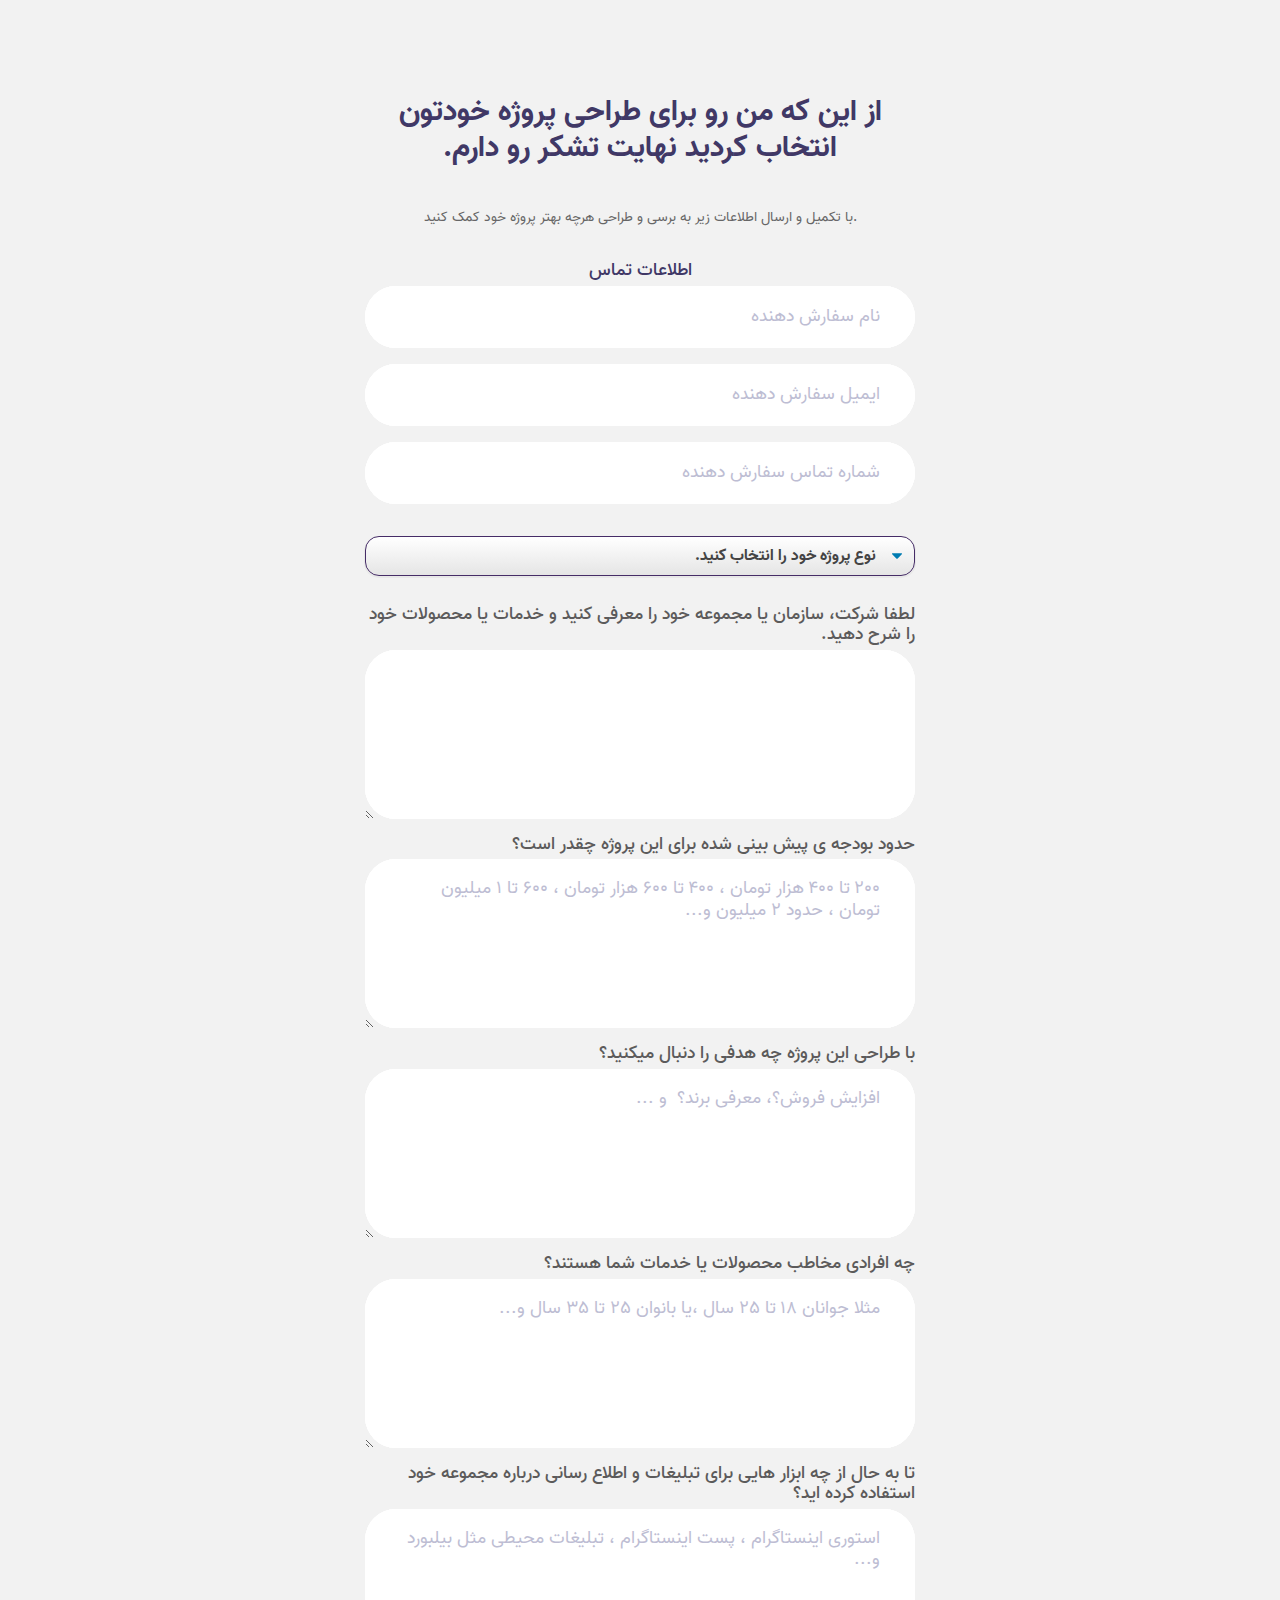
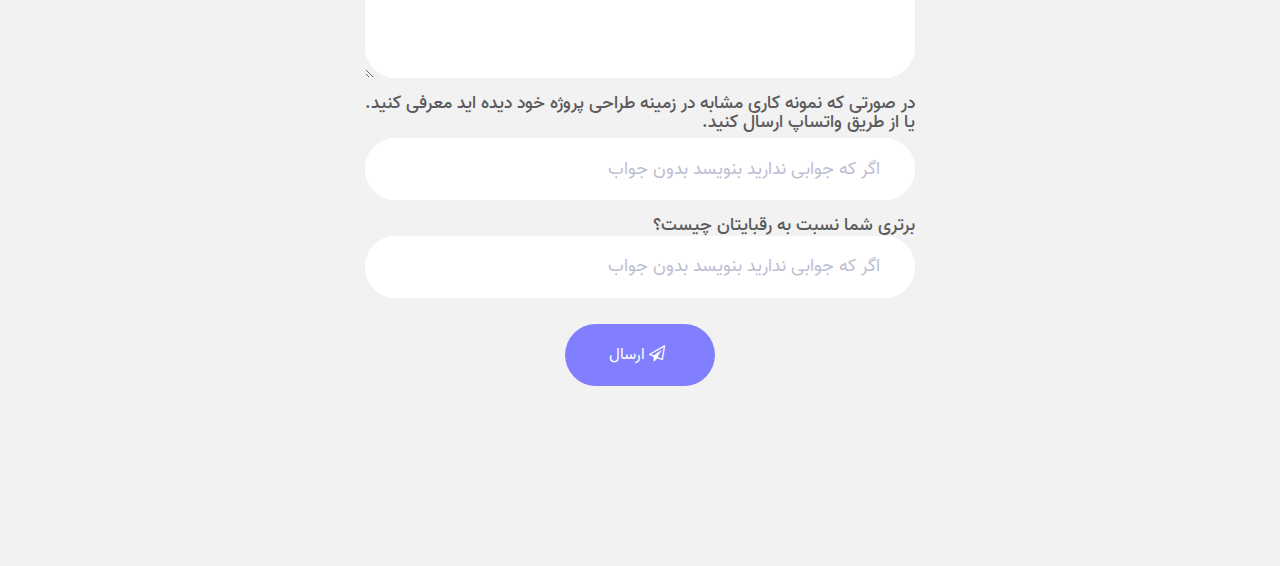
==== brif/index.html @ c5e68b76 "Add brif form" ====
<!DOCTYPE html>
<html lang="en">
<head>
    <title>فرم ثبت سفارش طراحی</title>
    <meta charset="UTF-8">
    <meta name="viewport" content="width=device-width, initial-scale=1">
    <!--===============================================================================================-->
    <link rel="icon" type="image/png" href="images/icons/favicon.ico"/>
    <!--===============================================================================================-->
    <link rel="stylesheet" type="text/css" href="vendor/bootstrap/css/bootstrap.min.css">
    <!--===============================================================================================-->
    <link rel="stylesheet" type="text/css" href="fonts/font-awesome-4.7.0/css/font-awesome.min.css">
    <!--===============================================================================================-->
    <link rel="stylesheet" type="text/css" href="vendor/animate/animate.css">
    <!--===============================================================================================-->
    <link rel="stylesheet" type="text/css" href="vendor/css-hamburgers/hamburgers.min.css">
    <!--===============================================================================================-->
    <link rel="stylesheet" type="text/css" href="vendor/animsition/css/animsition.min.css">
    <!--===============================================================================================-->
    <link rel="stylesheet" type="text/css" href="vendor/select2/select2.min.css">
    <!--===============================================================================================-->
    <link rel="stylesheet" type="text/css" href="vendor/daterangepicker/daterangepicker.css">
    <!--===============================================================================================-->
    <link rel="stylesheet" type="text/css" href="css/util.css">
    <link rel="stylesheet" type="text/css" href="css/main.css">
    <!--===============================================================================================-->
</head>
<body>


<div class="container-contact100">

    <div class="wrap-contact100">
        <form class="contact100-form validate-form" action="https://formspree.io/f/mvolrwpl" method="POST">
                <span style="font-family: Vazir !important;" class="contact100-form-title">
<!--				<img src="../open/OpenVPN_logo.png">-->
				</span>
            <span style="font-family: Vazir !important;   font-weight: bold;;" class="contact100-form-title">
					از این که من رو برای طراحی پروژه خودتون انتخاب کردید نهایت تشکر رو دارم.				</span>
            <p class="container-contact100-form-btn"> .با تکمیل و ارسال اطلاعات زیر به برسی و طراحی هرچه بهتر پروژه خود
                کمک کنید</p>
            <h4 style="direction: rtl;padding-bottom: 5px;font-size: 18px; color: #403866;text-align: center;">
                اطلاعات تماس
            </h4>
            <div required="" class="wrap-input100 validate-input" data-validate="این فیلد اجباریست.">

                <input class="input100" type="text" name="name" placeholder="نام سفارش دهنده">
                <span class="focus-input100"></span>
            </div>

            <div required="" class="wrap-input100 validate-input" data-validate="لطفا ایمیل خود را وارد کنید.">
                <input class="input100" type="text" name="email" placeholder="ایمیل سفارش دهنده">
                <span class="focus-input100"></span>
            </div>

            <div required="" class="wrap-input100 validate-input" data-validate="لطفا شماره تماس خود را وارد کنید.">
                <input class="input100" type="text" name="phone" placeholder="شماره تماس سفارش دهنده">
                <span class="focus-input100"></span>
            </div>


            <br>
            <select class="select-css validate-input input100" name="نوع پروژه" id="نوع پروژه" required="">
                <option value="" selected="" disabled="">نوع پروژه خود را انتخاب کنید.</option>
                <option value="پست اینستاگرام">طراحی پست اینستاگرام</option>
                <option value="استوری">طراحی استوری اینستاگرام</option>
                <option value="پست و استوری">طراحی پست و استوری اینستاگرام</option>
                <option value="چاپ">طراحی برای چاپی (کارت ویزت، تراکت و...)</option>
                <option value="لوگو">طراحی لوگو</option>
                <option value="سایر">سایر</option>
            </select>

            <!--				</div>-->

            <br>
            <h4 style="direction: rtl;padding-bottom: 5px;font-size: 18px; color: #403866;text-align: center;">

            </h4>
            <h4 style="direction: rtl;padding-bottom: 5px;font-size: 18px; color: rgb(92, 91, 91);">
                لطفا شرکت، سازمان یا مجموعه خود را معرفی کنید و خدمات یا محصولات خود را شرح دهید.
            </h4>
            <div required="" class="wrap-input100 validate-input" data-validate="این فیلد اجباریست.">
                <textarea class="input100"
                          name="لطفا شرکت، سازمان یا مغازه خود را معرفی کنید و خدمات یا محصولات خود را شرح دهید."
                          placeholder=""></textarea>
                <span class="focus-input100"></span>
            </div>

			<h4 style="direction: rtl;padding-bottom: 5px;font-size: 18px; color: rgb(92, 91, 91);">
				حدود بودجه ی پیش بینی شده برای این پروژه چقدر است؟	</h4>
			<div required=""  class="wrap-input100 validate-input" data-validate="این فیلد اجباریست.">
                <textarea class="input100"
						  name="حدود بودجه ی پیش بینی شده برای این پروژه چقدر است"
						  placeholder="۲۰۰ تا ۴۰۰ هزار تومان ، ۴۰۰ تا ۶۰۰ هزار تومان ، ۶۰۰ تا ۱ میلیون تومان ، حدود ۲ میلیون و..."></textarea>
				<span class="focus-input100"></span>
			</div>

            <h4 style="direction: rtl;padding-bottom: 5px;font-size: 18px; color: rgb(92, 91, 91);">
               با طراحی این پروژه چه هدفی را دنبال میکنید؟
            </h4>
            <div required="" class="wrap-input100 validate-input" data-validate="این فیلد اجباریست.">
                <textarea class="input100"
                          name="               با طراحی این پروژه چه هدفی را دنبال میکنید؟"
                          placeholder="افزایش فروش؟، معرفی برند؟  و ..."></textarea>
                <span class="focus-input100"></span>
            </div>


			<h4 style="direction: rtl;padding-bottom: 5px;font-size: 18px; color: rgb(92, 91, 91);">
چه افرادی مخاطب محصولات یا خدمات شما هستند؟
			</h4>
			<div required="" class="wrap-input100 validate-input" data-validate="این فیلد اجباریست.">
                <textarea class="input100"
						  name="چه افرادی مخاطب محصولات یا خدمات شما هستند؟"
						  placeholder="مثلا جوانان ۱۸ تا ۲۵ سال ،یا بانوان ۲۵ تا ۳۵ سال و..."></textarea>
				<span class="focus-input100"></span>
			</div>

			<h4 style="direction: rtl;padding-bottom: 5px;font-size: 18px; color: rgb(92, 91, 91);">
تا به حال از چه ابزار هایی برای تبلیغات و اطلاع رسانی درباره مجموعه خود استفاده کرده اید؟
			</h4>
			<div  class="wrap-input100 validate-input" data-validate="این فیلد اجباریست.">
                <textarea class="input100"
						  name="تا به حال از چه ابزار هایی برای تبلیغات و اطلاع رسانی درباره مجموعه خود استفاده کرده اید؟"
						  placeholder="استوری اینستاگرام ، پست اینستاگرام ، تبلیغات محیطی مثل بیلبورد و..."></textarea>
				<span class="focus-input100"></span>
			</div>
			<h4 style="direction: rtl;padding-bottom: 5px;font-size: 18px; color: rgb(92, 91, 91);">
در صورتی که نمونه کاری مشابه در زمینه طراحی پروژه خود دیده اید معرفی کنید. یا از طریق واتساپ ارسال کنید.			</h4>
			<div required="" class="wrap-input100 validate-input" data-validate="اجباریست.">
				<input class="input100" type="text" name="نمونه مورد پسند" placeholder="اگر که جوابی ندارید بنویسد بدون جواب">
				<span class="focus-input100"></span>
			</div>
			<h4 style="direction: rtl;padding-bottom: 5px;font-size: 18px; color: rgb(92, 91, 91);">
برتری شما نسبت به رقبایتان چیست؟			<div class="wrap-input100 validate-input" data-validate="اجباریست">
				<input class="input100" type="text" name="برتری" placeholder="اگر که جوابی ندارید بنویسد بدون جواب">
				<span class="focus-input100"></span>
			</div>
<!--			<input type="file" name="attachment" accept="image/png, image/jpeg">-->


			<div class="container-contact100-form-btn">
                <button class="contact100-form-btn">
						<span>
							<i class="fa fa-paper-plane-o m-r-6" aria-hidden="true"></i>
							ارسال
						</span>
                </button>
            </div>
        </form>
    </div>
</div>


<div id="dropDownSelect1"></div>

<!--===============================================================================================-->
<script src="vendor/jquery/jquery-3.2.1.min.js"></script>
<!--===============================================================================================-->
<script src="vendor/animsition/js/animsition.min.js"></script>
<!--===============================================================================================-->
<script src="vendor/bootstrap/js/popper.js"></script>
<script src="vendor/bootstrap/js/bootstrap.min.js"></script>
<!--===============================================================================================-->
<script src="vendor/select2/select2.min.js"></script>
<!--===============================================================================================-->
<script src="vendor/daterangepicker/moment.min.js"></script>
<script src="vendor/daterangepicker/daterangepicker.js"></script>
<!--===============================================================================================-->
<script src="vendor/countdowntime/countdowntime.js"></script>
<!--===============================================================================================-->
<script src="js/main.js"></script>

<!-- Global site tag (gtag.js) - Google Analytics -->
<script async src="https://www.googletagmanager.com/gtag/js?id=UA-23581568-13"></script>
<script>
    window.dataLayer = window.dataLayer || [];

    function gtag() {
        dataLayer.push(arguments);
    }

    gtag('js', new Date());

    gtag('config', 'UA-23581568-13');
</script>

</body>
</html>
---- brif/vendor/css-hamburgers/hamburgers.min.css ----
/*!
 * Hamburgers
 * @description Tasty CSS-animated hamburgers
 * @author Jonathan Suh @jonsuh
 * @site https://jonsuh.com/hamburgers
 * @link https://github.com/jonsuh/hamburgers
 */.hamburger{font:inherit;display:inline-block;overflow:visible;margin:0;padding:15px;cursor:pointer;transition-timing-function:linear;transition-duration:.15s;transition-property:opacity,filter;text-transform:none;color:inherit;border:0;background-color:transparent}.hamburger:hover{opacity:.7}.hamburger-box{position:relative;display:inline-block;width:40px;height:24px}.hamburger-inner{top:50%;display:block;margin-top:-2px}.hamburger-inner,.hamburger-inner:after,.hamburger-inner:before{position:absolute;width:40px;height:4px;transition-timing-function:ease;transition-duration:.15s;transition-property:transform;border-radius:4px;background-color:#000}.hamburger-inner:after,.hamburger-inner:before{display:block;content:''}.hamburger-inner:before{top:-10px}.hamburger-inner:after{bottom:-10px}.hamburger--3dx .hamburger-box{perspective:80px}.hamburger--3dx .hamburger-inner{transition:transform .2s cubic-bezier(.645,.045,.355,1),background-color 0s cubic-bezier(.645,.045,.355,1) .1s}.hamburger--3dx .hamburger-inner:after,.hamburger--3dx .hamburger-inner:before{transition:transform 0s cubic-bezier(.645,.045,.355,1) .1s}.hamburger--3dx.is-active .hamburger-inner{transform:rotateY(180deg);background-color:transparent}.hamburger--3dx.is-active .hamburger-inner:before{transform:translate3d(0,10px,0) rotate(45deg)}.hamburger--3dx.is-active .hamburger-inner:after{transform:translate3d(0,-10px,0) rotate(-45deg)}.hamburger--3dx-r .hamburger-box{perspective:80px}.hamburger--3dx-r .hamburger-inner{transition:transform .2s cubic-bezier(.645,.045,.355,1),background-color 0s cubic-bezier(.645,.045,.355,1) .1s}.hamburger--3dx-r .hamburger-inner:after,.hamburger--3dx-r .hamburger-inner:before{transition:transform 0s cubic-bezier(.645,.045,.355,1) .1s}.hamburger--3dx-r.is-active .hamburger-inner{transform:rotateY(-180deg);background-color:transparent}.hamburger--3dx-r.is-active .hamburger-inner:before{transform:translate3d(0,10px,0) rotate(45deg)}.hamburger--3dx-r.is-active .hamburger-inner:after{transform:translate3d(0,-10px,0) rotate(-45deg)}.hamburger--3dy .hamburger-box{perspective:80px}.hamburger--3dy .hamburger-inner{transition:transform .2s cubic-bezier(.645,.045,.355,1),background-color 0s cubic-bezier(.645,.045,.355,1) .1s}.hamburger--3dy .hamburger-inner:after,.hamburger--3dy .hamburger-inner:before{transition:transform 0s cubic-bezier(.645,.045,.355,1) .1s}.hamburger--3dy.is-active .hamburger-inner{transform:rotateX(-180deg);background-color:transparent}.hamburger--3dy.is-active .hamburger-inner:before{transform:translate3d(0,10px,0) rotate(45deg)}.hamburger--3dy.is-active .hamburger-inner:after{transform:translate3d(0,-10px,0) rotate(-45deg)}.hamburger--3dy-r .hamburger-box{perspective:80px}.hamburger--3dy-r .hamburger-inner{transition:transform .2s cubic-bezier(.645,.045,.355,1),background-color 0s cubic-bezier(.645,.045,.355,1) .1s}.hamburger--3dy-r .hamburger-inner:after,.hamburger--3dy-r .hamburger-inner:before{transition:transform 0s cubic-bezier(.645,.045,.355,1) .1s}.hamburger--3dy-r.is-active .hamburger-inner{transform:rotateX(180deg);background-color:transparent}.hamburger--3dy-r.is-active .hamburger-inner:before{transform:translate3d(0,10px,0) rotate(45deg)}.hamburger--3dy-r.is-active .hamburger-inner:after{transform:translate3d(0,-10px,0) rotate(-45deg)}.hamburger--arrow.is-active .hamburger-inner:before{transform:translate3d(-8px,0,0) rotate(-45deg) scaleX(.7)}.hamburger--arrow.is-active .hamburger-inner:after{transform:translate3d(-8px,0,0) rotate(45deg) scaleX(.7)}.hamburger--arrow-r.is-active .hamburger-inner:before{transform:translate3d(8px,0,0) rotate(45deg) scaleX(.7)}.hamburger--arrow-r.is-active .hamburger-inner:after{transform:translate3d(8px,0,0) rotate(-45deg) scaleX(.7)}.hamburger--arrowalt .hamburger-inner:before{transition:top .1s ease .15s,transform .15s cubic-bezier(.165,.84,.44,1)}.hamburger--arrowalt .hamburger-inner:after{transition:bottom .1s ease .15s,transform .15s cubic-bezier(.165,.84,.44,1)}.hamburger--arrowalt.is-active .hamburger-inner:before{top:0;transition:top .1s ease,transform .15s cubic-bezier(.895,.03,.685,.22) .1s;transform:translate3d(-8px,-10px,0) rotate(-45deg) scaleX(.7)}.hamburger--arrowalt.is-active .hamburger-inner:after{bottom:0;transition:bottom .1s ease,transform .15s cubic-bezier(.895,.03,.685,.22) .1s;transform:translate3d(-8px,10px,0) rotate(45deg) scaleX(.7)}.hamburger--arrowalt-r .hamburger-inner:before{transition:top .1s ease .15s,transform .15s cubic-bezier(.165,.84,.44,1)}.hamburger--arrowalt-r .hamburger-inner:after{transition:bottom .1s ease .15s,transform .15s cubic-bezier(.165,.84,.44,1)}.hamburger--arrowalt-r.is-active .hamburger-inner:before{top:0;transition:top .1s ease,transform .15s cubic-bezier(.895,.03,.685,.22) .1s;transform:translate3d(8px,-10px,0) rotate(45deg) scaleX(.7)}.hamburger--arrowalt-r.is-active .hamburger-inner:after{bottom:0;transition:bottom .1s ease,transform .15s cubic-bezier(.895,.03,.685,.22) .1s;transform:translate3d(8px,10px,0) rotate(-45deg) scaleX(.7)}.hamburger--boring .hamburger-inner,.hamburger--boring .hamburger-inner:after,.hamburger--boring .hamburger-inner:before{transition-property:none}.hamburger--boring.is-active .hamburger-inner{transform:rotate(45deg)}.hamburger--boring.is-active .hamburger-inner:before{top:0;opacity:0}.hamburger--boring.is-active .hamburger-inner:after{bottom:0;transform:rotate(-90deg)}.hamburger--collapse .hamburger-inner{top:auto;bottom:0;transition-delay:.15s;transition-timing-function:cubic-bezier(.55,.055,.675,.19);transition-duration:.15s}.hamburger--collapse .hamburger-inner:after{top:-20px;transition:top .3s cubic-bezier(.33333,.66667,.66667,1) .3s,opacity .1s linear}.hamburger--collapse .hamburger-inner:before{transition:top .12s cubic-bezier(.33333,.66667,.66667,1) .3s,transform .15s cubic-bezier(.55,.055,.675,.19)}.hamburger--collapse.is-active .hamburger-inner{transition-delay:.32s;transition-timing-function:cubic-bezier(.215,.61,.355,1);transform:translate3d(0,-10px,0) rotate(-45deg)}.hamburger--collapse.is-active .hamburger-inner:after{top:0;transition:top .3s cubic-bezier(.33333,0,.66667,.33333),opacity .1s linear .27s;opacity:0}.hamburger--collapse.is-active .hamburger-inner:before{top:0;transition:top .12s cubic-bezier(.33333,0,.66667,.33333) .18s,transform .15s cubic-bezier(.215,.61,.355,1) .42s;transform:rotate(-90deg)}.hamburger--collapse-r .hamburger-inner{top:auto;bottom:0;transition-delay:.15s;transition-timing-function:cubic-bezier(.55,.055,.675,.19);transition-duration:.15s}.hamburger--collapse-r .hamburger-inner:after{top:-20px;transition:top .3s cubic-bezier(.33333,.66667,.66667,1) .3s,opacity .1s linear}.hamburger--collapse-r .hamburger-inner:before{transition:top .12s cubic-bezier(.33333,.66667,.66667,1) .3s,transform .15s cubic-bezier(.55,.055,.675,.19)}.hamburger--collapse-r.is-active .hamburger-inner{transition-delay:.32s;transition-timing-function:cubic-bezier(.215,.61,.355,1);transform:translate3d(0,-10px,0) rotate(45deg)}.hamburger--collapse-r.is-active .hamburger-inner:after{top:0;transition:top .3s cubic-bezier(.33333,0,.66667,.33333),opacity .1s linear .27s;opacity:0}.hamburger--collapse-r.is-active .hamburger-inner:before{top:0;transition:top .12s cubic-bezier(.33333,0,.66667,.33333) .18s,transform .15s cubic-bezier(.215,.61,.355,1) .42s;transform:rotate(90deg)}.hamburger--elastic .hamburger-inner{top:2px;transition-timing-function:cubic-bezier(.68,-.55,.265,1.55);transition-duration:.4s}.hamburger--elastic .hamburger-inner:before{top:10px;transition:opacity .15s ease .4s}.hamburger--elastic .hamburger-inner:after{top:20px;transition:transform .4s cubic-bezier(.68,-.55,.265,1.55)}.hamburger--elastic.is-active .hamburger-inner{transition-delay:.1s;transform:translate3d(0,10px,0) rotate(135deg)}.hamburger--elastic.is-active .hamburger-inner:before{transition-delay:0s;opacity:0}.hamburger--elastic.is-active .hamburger-inner:after{transition-delay:.1s;transform:translate3d(0,-20px,0) rotate(-270deg)}.hamburger--elastic-r .hamburger-inner{top:2px;transition-timing-function:cubic-bezier(.68,-.55,.265,1.55);transition-duration:.4s}.hamburger--elastic-r .hamburger-inner:before{top:10px;transition:opacity .15s ease .4s}.hamburger--elastic-r .hamburger-inner:after{top:20px;transition:transform .4s cubic-bezier(.68,-.55,.265,1.55)}.hamburger--elastic-r.is-active .hamburger-inner{transition-delay:.1s;transform:translate3d(0,10px,0) rotate(-135deg)}.hamburger--elastic-r.is-active .hamburger-inner:before{transition-delay:0s;opacity:0}.hamburger--elastic-r.is-active .hamburger-inner:after{transition-delay:.1s;transform:translate3d(0,-20px,0) rotate(270deg)}.hamburger--emphatic{overflow:hidden}.hamburger--emphatic .hamburger-inner{transition:background-color .2s ease-in .25s}.hamburger--emphatic .hamburger-inner:before{left:0;transition:transform .2s cubic-bezier(.6,.04,.98,.335),top .05s linear .2s,left .2s ease-in .25s}.hamburger--emphatic .hamburger-inner:after{top:10px;right:0;transition:transform .2s cubic-bezier(.6,.04,.98,.335),top .05s linear .2s,right .2s ease-in .25s}.hamburger--emphatic.is-active .hamburger-inner{transition-delay:0s;transition-timing-function:ease-out;background-color:transparent}.hamburger--emphatic.is-active .hamburger-inner:before{top:-80px;left:-80px;transition:left .2s ease-out,top .05s linear .2s,transform .2s cubic-bezier(.075,.82,.165,1) .25s;transform:translate3d(80px,80px,0) rotate(45deg)}.hamburger--emphatic.is-active .hamburger-inner:after{top:-80px;right:-80px;transition:right .2s ease-out,top .05s linear .2s,transform .2s cubic-bezier(.075,.82,.165,1) .25s;transform:translate3d(-80px,80px,0) rotate(-45deg)}.hamburger--emphatic-r{overflow:hidden}.hamburger--emphatic-r .hamburger-inner{transition:background-color .2s ease-in .25s}.hamburger--emphatic-r .hamburger-inner:before{left:0;transition:transform .2s cubic-bezier(.6,.04,.98,.335),top .05s linear .2s,left .2s ease-in .25s}.hamburger--emphatic-r .hamburger-inner:after{top:10px;right:0;transition:transform .2s cubic-bezier(.6,.04,.98,.335),top .05s linear .2s,right .2s ease-in .25s}.hamburger--emphatic-r.is-active .hamburger-inner{transition-delay:0s;transition-timing-function:ease-out;background-color:transparent}.hamburger--emphatic-r.is-active .hamburger-inner:before{top:80px;left:-80px;transition:left .2s ease-out,top .05s linear .2s,transform .2s cubic-bezier(.075,.82,.165,1) .25s;transform:translate3d(80px,-80px,0) rotate(-45deg)}.hamburger--emphatic-r.is-active .hamburger-inner:after{top:80px;right:-80px;transition:right .2s ease-out,top .05s linear .2s,transform .2s cubic-bezier(.075,.82,.165,1) .25s;transform:translate3d(-80px,-80px,0) rotate(45deg)}.hamburger--slider .hamburger-inner{top:2px}.hamburger--slider .hamburger-inner:before{top:10px;transition-timing-function:ease;transition-duration:.2s;transition-property:transform,opacity}.hamburger--slider .hamburger-inner:after{top:20px}.hamburger--slider.is-active .hamburger-inner{transform:translate3d(0,10px,0) rotate(45deg)}.hamburger--slider.is-active .hamburger-inner:before{transform:rotate(-45deg) translate3d(-5.71429px,-6px,0);opacity:0}.hamburger--slider.is-active .hamburger-inner:after{transform:translate3d(0,-20px,0) rotate(-90deg)}.hamburger--slider-r .hamburger-inner{top:2px}.hamburger--slider-r .hamburger-inner:before{top:10px;transition-timing-function:ease;transition-duration:.2s;transition-property:transform,opacity}.hamburger--slider-r .hamburger-inner:after{top:20px}.hamburger--slider-r.is-active .hamburger-inner{transform:translate3d(0,10px,0) rotate(-45deg)}.hamburger--slider-r.is-active .hamburger-inner:before{transform:rotate(45deg) translate3d(5.71429px,-6px,0);opacity:0}.hamburger--slider-r.is-active .hamburger-inner:after{transform:translate3d(0,-20px,0) rotate(90deg)}.hamburger--spring .hamburger-inner{top:2px;transition:background-color 0s linear .15s}.hamburger--spring .hamburger-inner:before{top:10px;transition:top .12s cubic-bezier(.33333,.66667,.66667,1) .3s,transform .15s cubic-bezier(.55,.055,.675,.19)}.hamburger--spring .hamburger-inner:after{top:20px;transition:top .3s cubic-bezier(.33333,.66667,.66667,1) .3s,transform .15s cubic-bezier(.55,.055,.675,.19)}.hamburger--spring.is-active .hamburger-inner{transition-delay:.32s;background-color:transparent}.hamburger--spring.is-active .hamburger-inner:before{top:0;transition:top .12s cubic-bezier(.33333,0,.66667,.33333) .18s,transform .15s cubic-bezier(.215,.61,.355,1) .32s;transform:translate3d(0,10px,0) rotate(45deg)}.hamburger--spring.is-active .hamburger-inner:after{top:0;transition:top .3s cubic-bezier(.33333,0,.66667,.33333),transform .15s cubic-bezier(.215,.61,.355,1) .32s;transform:translate3d(0,10px,0) rotate(-45deg)}.hamburger--spring-r .hamburger-inner{top:auto;bottom:0;transition-delay:0s;transition-timing-function:cubic-bezier(.55,.055,.675,.19);transition-duration:.15s}.hamburger--spring-r .hamburger-inner:after{top:-20px;transition:top .3s cubic-bezier(.33333,.66667,.66667,1) .3s,opacity 0s linear}.hamburger--spring-r .hamburger-inner:before{transition:top .12s cubic-bezier(.33333,.66667,.66667,1) .3s,transform .15s cubic-bezier(.55,.055,.675,.19)}.hamburger--spring-r.is-active .hamburger-inner{transition-delay:.32s;transition-timing-function:cubic-bezier(.215,.61,.355,1);transform:translate3d(0,-10px,0) rotate(-45deg)}.hamburger--spring-r.is-active .hamburger-inner:after{top:0;transition:top .3s cubic-bezier(.33333,0,.66667,.33333),opacity 0s linear .32s;opacity:0}.hamburger--spring-r.is-active .hamburger-inner:before{top:0;transition:top .12s cubic-bezier(.33333,0,.66667,.33333) .18s,transform .15s cubic-bezier(.215,.61,.355,1) .32s;transform:rotate(90deg)}.hamburger--stand .hamburger-inner{transition:transform .1s cubic-bezier(.55,.055,.675,.19) .22s,background-color 0s linear .1s}.hamburger--stand .hamburger-inner:before{transition:top .1s ease-in .1s,transform .1s cubic-bezier(.55,.055,.675,.19) 0s}.hamburger--stand .hamburger-inner:after{transition:bottom .1s ease-in .1s,transform .1s cubic-bezier(.55,.055,.675,.19) 0s}.hamburger--stand.is-active .hamburger-inner{transition:transform .1s cubic-bezier(.215,.61,.355,1) 0s,background-color 0s linear .22s;transform:rotate(90deg);background-color:transparent}.hamburger--stand.is-active .hamburger-inner:before{top:0;transition:top .1s ease-out .12s,transform .1s cubic-bezier(.215,.61,.355,1) .22s;transform:rotate(-45deg)}.hamburger--stand.is-active .hamburger-inner:after{bottom:0;transition:bottom .1s ease-out .12s,transform .1s cubic-bezier(.215,.61,.355,1) .22s;transform:rotate(45deg)}.hamburger--stand-r .hamburger-inner{transition:transform .1s cubic-bezier(.55,.055,.675,.19) .22s,background-color 0s linear .1s}.hamburger--stand-r .hamburger-inner:before{transition:top .1s ease-in .1s,transform .1s cubic-bezier(.55,.055,.675,.19) 0s}.hamburger--stand-r .hamburger-inner:after{transition:bottom .1s ease-in .1s,transform .1s cubic-bezier(.55,.055,.675,.19) 0s}.hamburger--stand-r.is-active .hamburger-inner{transition:transform .1s cubic-bezier(.215,.61,.355,1) 0s,background-color 0s linear .22s;transform:rotate(-90deg);background-color:transparent}.hamburger--stand-r.is-active .hamburger-inner:before{top:0;transition:top .1s ease-out .12s,transform .1s cubic-bezier(.215,.61,.355,1) .22s;transform:rotate(-45deg)}.hamburger--stand-r.is-active .hamburger-inner:after{bottom:0;transition:bottom .1s ease-out .12s,transform .1s cubic-bezier(.215,.61,.355,1) .22s;transform:rotate(45deg)}.hamburger--spin .hamburger-inner{transition-timing-function:cubic-bezier(.55,.055,.675,.19);transition-duration:.3s}.hamburger--spin .hamburger-inner:before{transition:top .1s ease-in .34s,opacity .1s ease-in}.hamburger--spin .hamburger-inner:after{transition:bottom .1s ease-in .34s,transform .3s cubic-bezier(.55,.055,.675,.19)}.hamburger--spin.is-active .hamburger-inner{transition-delay:.14s;transition-timing-function:cubic-bezier(.215,.61,.355,1);transform:rotate(225deg)}.hamburger--spin.is-active .hamburger-inner:before{top:0;transition:top .1s ease-out,opacity .1s ease-out .14s;opacity:0}.hamburger--spin.is-active .hamburger-inner:after{bottom:0;transition:bottom .1s ease-out,transform .3s cubic-bezier(.215,.61,.355,1) .14s;transform:rotate(-90deg)}.hamburger--spin-r .hamburger-inner{transition-timing-function:cubic-bezier(.55,.055,.675,.19);transition-duration:.3s}.hamburger--spin-r .hamburger-inner:before{transition:top .1s ease-in .34s,opacity .1s ease-in}.hamburger--spin-r .hamburger-inner:after{transition:bottom .1s ease-in .34s,transform .3s cubic-bezier(.55,.055,.675,.19)}.hamburger--spin-r.is-active .hamburger-inner{transition-delay:.14s;transition-timing-function:cubic-bezier(.215,.61,.355,1);transform:rotate(-225deg)}.hamburger--spin-r.is-active .hamburger-inner:before{top:0;transition:top .1s ease-out,opacity .1s ease-out .14s;opacity:0}.hamburger--spin-r.is-active .hamburger-inner:after{bottom:0;transition:bottom .1s ease-out,transform .3s cubic-bezier(.215,.61,.355,1) .14s;transform:rotate(90deg)}.hamburger--squeeze .hamburger-inner{transition-timing-function:cubic-bezier(.55,.055,.675,.19);transition-duration:.1s}.hamburger--squeeze .hamburger-inner:before{transition:top .1s ease .14s,opacity .1s ease}.hamburger--squeeze .hamburger-inner:after{transition:bottom .1s ease .14s,transform .1s cubic-bezier(.55,.055,.675,.19)}.hamburger--squeeze.is-active .hamburger-inner{transition-delay:.14s;transition-timing-function:cubic-bezier(.215,.61,.355,1);transform:rotate(45deg)}.hamburger--squeeze.is-active .hamburger-inner:before{top:0;transition:top .1s ease,opacity .1s ease .14s;opacity:0}.hamburger--squeeze.is-active .hamburger-inner:after{bottom:0;transition:bottom .1s ease,transform .1s cubic-bezier(.215,.61,.355,1) .14s;transform:rotate(-90deg)}.hamburger--vortex .hamburger-inner{transition-timing-function:cubic-bezier(.19,1,.22,1);transition-duration:.3s}.hamburger--vortex .hamburger-inner:after,.hamburger--vortex .hamburger-inner:before{transition-delay:.1s;transition-timing-function:linear;transition-duration:0s}.hamburger--vortex .hamburger-inner:before{transition-property:top,opacity}.hamburger--vortex .hamburger-inner:after{transition-property:bottom,transform}.hamburger--vortex.is-active .hamburger-inner{transition-timing-function:cubic-bezier(.19,1,.22,1);transform:rotate(765deg)}.hamburger--vortex.is-active .hamburger-inner:after,.hamburger--vortex.is-active .hamburger-inner:before{transition-delay:0s}.hamburger--vortex.is-active .hamburger-inner:before{top:0;opacity:0}.hamburger--vortex.is-active .hamburger-inner:after{bottom:0;transform:rotate(90deg)}.hamburger--vortex-r .hamburger-inner{transition-timing-function:cubic-bezier(.19,1,.22,1);transition-duration:.3s}.hamburger--vortex-r .hamburger-inner:after,.hamburger--vortex-r .hamburger-inner:before{transition-delay:.1s;transition-timing-function:linear;transition-duration:0s}.hamburger--vortex-r .hamburger-inner:before{transition-property:top,opacity}.hamburger--vortex-r .hamburger-inner:after{transition-property:bottom,transform}.hamburger--vortex-r.is-active .hamburger-inner{transition-timing-function:cubic-bezier(.19,1,.22,1);transform:rotate(-765deg)}.hamburger--vortex-r.is-active .hamburger-inner:after,.hamburger--vortex-r.is-active .hamburger-inner:before{transition-delay:0s}.hamburger--vortex-r.is-active .hamburger-inner:before{top:0;opacity:0}.hamburger--vortex-r.is-active .hamburger-inner:after{bottom:0;transform:rotate(-90deg)}
---- brif/vendor/daterangepicker/daterangepicker.css ----
.daterangepicker {
  position: absolute;
  color: inherit;
  background-color: #fff;
  border-radius: 4px;
  width: 278px;
  padding: 4px;
  margin-top: 1px;
  top: 100px;
  left: 20px;
  /* Calendars */ }
  .daterangepicker:before, .daterangepicker:after {
    position: absolute;
    display: inline-block;
    border-bottom-color: rgba(0, 0, 0, 0.2);
    content: ''; }
  .daterangepicker:before {
    top: -7px;
    border-right: 7px solid transparent;
    border-left: 7px solid transparent;
    border-bottom: 7px solid #ccc; }
  .daterangepicker:after {
    top: -6px;
    border-right: 6px solid transparent;
    border-bottom: 6px solid #fff;
    border-left: 6px solid transparent; }
  .daterangepicker.opensleft:before {
    right: 9px; }
  .daterangepicker.opensleft:after {
    right: 10px; }
  .daterangepicker.openscenter:before {
    left: 0;
    right: 0;
    width: 0;
    margin-left: auto;
    margin-right: auto; }
  .daterangepicker.openscenter:after {
    left: 0;
    right: 0;
    width: 0;
    margin-left: auto;
    margin-right: auto; }
  .daterangepicker.opensright:before {
    left: 9px; }
  .daterangepicker.opensright:after {
    left: 10px; }
  .daterangepicker.dropup {
    margin-top: -5px; }
    .daterangepicker.dropup:before {
      top: initial;
      bottom: -7px;
      border-bottom: initial;
      border-top: 7px solid #ccc; }
    .daterangepicker.dropup:after {
      top: initial;
      bottom: -6px;
      border-bottom: initial;
      border-top: 6px solid #fff; }
  .daterangepicker.dropdown-menu {
    max-width: none;
    z-index: 3001; }
  .daterangepicker.single .ranges, .daterangepicker.single .calendar {
    float: none; }
  .daterangepicker.show-calendar .calendar {
    display: block; }
  .daterangepicker .calendar {
    display: none;
    max-width: 270px;
    margin: 4px; }
    .daterangepicker .calendar.single .calendar-table {
      border: none; }
    .daterangepicker .calendar th, .daterangepicker .calendar td {
      white-space: nowrap;
      text-align: center;
      min-width: 32px; }
  .daterangepicker .calendar-table {
    border: 1px solid #fff;
    padding: 4px;
    border-radius: 4px;
    background-color: #fff; }
  .daterangepicker table {
    width: 100%;
    margin: 0; }
  .daterangepicker td, .daterangepicker th {
    text-align: center;
    width: 20px;
    height: 20px;
    border-radius: 4px;
    border: 1px solid transparent;
    white-space: nowrap;
    cursor: pointer; }
    .daterangepicker td.available:hover, .daterangepicker th.available:hover {
      background-color: #eee;
      border-color: transparent;
      color: inherit; }
    .daterangepicker td.week, .daterangepicker th.week {
      font-size: 80%;
      color: #ccc; }
  .daterangepicker td.off, .daterangepicker td.off.in-range, .daterangepicker td.off.start-date, .daterangepicker td.off.end-date {
    background-color: #fff;
    border-color: transparent;
    color: #999; }
  .daterangepicker td.in-range {
    background-color: #ebf4f8;
    border-color: transparent;
    color: #000;
    border-radius: 0; }
  .daterangepicker td.start-date {
    border-radius: 4px 0 0 4px; }
  .daterangepicker td.end-date {
    border-radius: 0 4px 4px 0; }
  .daterangepicker td.start-date.end-date {
    border-radius: 4px; }
  .daterangepicker td.active, .daterangepicker td.active:hover {
    background-color: #357ebd;
    border-color: transparent;
    color: #fff; }
  .daterangepicker th.month {
    width: auto; }
  .daterangepicker td.disabled, .daterangepicker option.disabled {
    color: #999;
    cursor: not-allowed;
    text-decoration: line-through; }
  .daterangepicker select.monthselect, .daterangepicker select.yearselect {
    font-size: 12px;
    padding: 1px;
    height: auto;
    margin: 0;
    cursor: default; }
  .daterangepicker select.monthselect {
    margin-right: 2%;
    width: 56%; }
  .daterangepicker select.yearselect {
    width: 40%; }
  .daterangepicker select.hourselect, .daterangepicker select.minuteselect, .daterangepicker select.secondselect, .daterangepicker select.ampmselect {
    width: 50px;
    margin-bottom: 0; }
  .daterangepicker .input-mini {
    border: 1px solid #ccc;
    border-radius: 4px;
    color: #555;
    height: 30px;
    line-height: 30px;
    display: block;
    vertical-align: middle;
    margin: 0 0 5px 0;
    padding: 0 6px 0 28px;
    width: 100%; }
    .daterangepicker .input-mini.active {
      border: 1px solid #08c;
      border-radius: 4px; }
  .daterangepicker .daterangepicker_input {
    position: relative; }
    .daterangepicker .daterangepicker_input i {
      position: absolute;
      left: 8px;
      top: 8px; }
  .daterangepicker.rtl .input-mini {
    padding-right: 28px;
    padding-left: 6px; }
  .daterangepicker.rtl .daterangepicker_input i {
    left: auto;
    right: 8px; }
  .daterangepicker .calendar-time {
    text-align: center;
    margin: 5px auto;
    line-height: 30px;
    position: relative;
    padding-left: 28px; }
    .daterangepicker .calendar-time select.disabled {
      color: #ccc;
      cursor: not-allowed; }

.ranges {
  font-size: 11px;
  float: none;
  margin: 4px;
  text-align: left; }
  .ranges ul {
    list-style: none;
    margin: 0 auto;
    padding: 0;
    width: 100%; }
  .ranges li {
    font-size: 13px;
    background-color: #f5f5f5;
    border: 1px solid #f5f5f5;
    border-radius: 4px;
    color: #08c;
    padding: 3px 12px;
    margin-bottom: 8px;
    cursor: pointer; }
    .ranges li:hover {
      background-color: #08c;
      border: 1px solid #08c;
      color: #fff; }
    .ranges li.active {
      background-color: #08c;
      border: 1px solid #08c;
      color: #fff; }

/*  Larger Screen Styling */
@media (min-width: 564px) {
  .daterangepicker {
    width: auto; }
    .daterangepicker .ranges ul {
      width: 160px; }
    .daterangepicker.single .ranges ul {
      width: 100%; }
    .daterangepicker.single .calendar.left {
      clear: none; }
    .daterangepicker.single.ltr .ranges, .daterangepicker.single.ltr .calendar {
      float: left; }
    .daterangepicker.single.rtl .ranges, .daterangepicker.single.rtl .calendar {
      float: right; }
    .daterangepicker.ltr {
      direction: ltr;
      text-align: left; }
      .daterangepicker.ltr .calendar.left {
        clear: left;
        margin-right: 0; }
        .daterangepicker.ltr .calendar.left .calendar-table {
          border-right: none;
          border-top-right-radius: 0;
          border-bottom-right-radius: 0; }
      .daterangepicker.ltr .calendar.right {
        margin-left: 0; }
        .daterangepicker.ltr .calendar.right .calendar-table {
          border-left: none;
          border-top-left-radius: 0;
          border-bottom-left-radius: 0; }
      .daterangepicker.ltr .left .daterangepicker_input {
        padding-right: 12px; }
      .daterangepicker.ltr .calendar.left .calendar-table {
        padding-right: 12px; }
      .daterangepicker.ltr .ranges, .daterangepicker.ltr .calendar {
        float: left; }
    .daterangepicker.rtl {
      direction: rtl;
      text-align: right; }
      .daterangepicker.rtl .calendar.left {
        clear: right;
        margin-left: 0; }
        .daterangepicker.rtl .calendar.left .calendar-table {
          border-left: none;
          border-top-left-radius: 0;
          border-bottom-left-radius: 0; }
      .daterangepicker.rtl .calendar.right {
        margin-right: 0; }
        .daterangepicker.rtl .calendar.right .calendar-table {
          border-right: none;
          border-top-right-radius: 0;
          border-bottom-right-radius: 0; }
      .daterangepicker.rtl .left .daterangepicker_input {
        padding-left: 12px; }
      .daterangepicker.rtl .calendar.left .calendar-table {
        padding-left: 12px; }
      .daterangepicker.rtl .ranges, .daterangepicker.rtl .calendar {
        text-align: right;
        float: right; } }
@media (min-width: 730px) {
  .daterangepicker .ranges {
    width: auto; }
  .daterangepicker.ltr .ranges {
    float: left; }
  .daterangepicker.rtl .ranges {
    float: right; }
  .daterangepicker .calendar.left {
    clear: none !important; } }
---- brif/css/util.css ----
/*[ FONT SIZE ]
///////////////////////////////////////////////////////////
*/
.fs-1 {font-size: 1px;}
.fs-2 {font-size: 2px;}
.fs-3 {font-size: 3px;}
.fs-4 {font-size: 4px;}
.fs-5 {font-size: 5px;}
.fs-6 {font-size: 6px;}
.fs-7 {font-size: 7px;}
.fs-8 {font-size: 8px;}
.fs-9 {font-size: 9px;}
.fs-10 {font-size: 10px;}
.fs-11 {font-size: 11px;}
.fs-12 {font-size: 12px;}
.fs-13 {font-size: 13px;}
.fs-14 {font-size: 14px;}
.fs-15 {font-size: 15px;}
.fs-16 {font-size: 16px;}
.fs-17 {font-size: 17px;}
.fs-18 {font-size: 18px;}
.fs-19 {font-size: 19px;}
.fs-20 {font-size: 20px;}
.fs-21 {font-size: 21px;}
.fs-22 {font-size: 22px;}
.fs-23 {font-size: 23px;}
.fs-24 {font-size: 24px;}
.fs-25 {font-size: 25px;}
.fs-26 {font-size: 26px;}
.fs-27 {font-size: 27px;}
.fs-28 {font-size: 28px;}
.fs-29 {font-size: 29px;}
.fs-30 {font-size: 30px;}
.fs-31 {font-size: 31px;}
.fs-32 {font-size: 32px;}
.fs-33 {font-size: 33px;}
.fs-34 {font-size: 34px;}
.fs-35 {font-size: 35px;}
.fs-36 {font-size: 36px;}
.fs-37 {font-size: 37px;}
.fs-38 {font-size: 38px;}
.fs-39 {font-size: 39px;}
.fs-40 {font-size: 40px;}
.fs-41 {font-size: 41px;}
.fs-42 {font-size: 42px;}
.fs-43 {font-size: 43px;}
.fs-44 {font-size: 44px;}
.fs-45 {font-size: 45px;}
.fs-46 {font-size: 46px;}
.fs-47 {font-size: 47px;}
.fs-48 {font-size: 48px;}
.fs-49 {font-size: 49px;}
.fs-50 {font-size: 50px;}
.fs-51 {font-size: 51px;}
.fs-52 {font-size: 52px;}
.fs-53 {font-size: 53px;}
.fs-54 {font-size: 54px;}
.fs-55 {font-size: 55px;}
.fs-56 {font-size: 56px;}
.fs-57 {font-size: 57px;}
.fs-58 {font-size: 58px;}
.fs-59 {font-size: 59px;}
.fs-60 {font-size: 60px;}
.fs-61 {font-size: 61px;}
.fs-62 {font-size: 62px;}
.fs-63 {font-size: 63px;}
.fs-64 {font-size: 64px;}
.fs-65 {font-size: 65px;}
.fs-66 {font-size: 66px;}
.fs-67 {font-size: 67px;}
.fs-68 {font-size: 68px;}
.fs-69 {font-size: 69px;}
.fs-70 {font-size: 70px;}
.fs-71 {font-size: 71px;}
.fs-72 {font-size: 72px;}
.fs-73 {font-size: 73px;}
.fs-74 {font-size: 74px;}
.fs-75 {font-size: 75px;}
.fs-76 {font-size: 76px;}
.fs-77 {font-size: 77px;}
.fs-78 {font-size: 78px;}
.fs-79 {font-size: 79px;}
.fs-80 {font-size: 80px;}
.fs-81 {font-size: 81px;}
.fs-82 {font-size: 82px;}
.fs-83 {font-size: 83px;}
.fs-84 {font-size: 84px;}
.fs-85 {font-size: 85px;}
.fs-86 {font-size: 86px;}
.fs-87 {font-size: 87px;}
.fs-88 {font-size: 88px;}
.fs-89 {font-size: 89px;}
.fs-90 {font-size: 90px;}
.fs-91 {font-size: 91px;}
.fs-92 {font-size: 92px;}
.fs-93 {font-size: 93px;}
.fs-94 {font-size: 94px;}
.fs-95 {font-size: 95px;}
.fs-96 {font-size: 96px;}
.fs-97 {font-size: 97px;}
.fs-98 {font-size: 98px;}
.fs-99 {font-size: 99px;}
.fs-100 {font-size: 100px;}
.fs-101 {font-size: 101px;}
.fs-102 {font-size: 102px;}
.fs-103 {font-size: 103px;}
.fs-104 {font-size: 104px;}
.fs-105 {font-size: 105px;}
.fs-106 {font-size: 106px;}
.fs-107 {font-size: 107px;}
.fs-108 {font-size: 108px;}
.fs-109 {font-size: 109px;}
.fs-110 {font-size: 110px;}
.fs-111 {font-size: 111px;}
.fs-112 {font-size: 112px;}
.fs-113 {font-size: 113px;}
.fs-114 {font-size: 114px;}
.fs-115 {font-size: 115px;}
.fs-116 {font-size: 116px;}
.fs-117 {font-size: 117px;}
.fs-118 {font-size: 118px;}
.fs-119 {font-size: 119px;}
.fs-120 {font-size: 120px;}
.fs-121 {font-size: 121px;}
.fs-122 {font-size: 122px;}
.fs-123 {font-size: 123px;}
.fs-124 {font-size: 124px;}
.fs-125 {font-size: 125px;}
.fs-126 {font-size: 126px;}
.fs-127 {font-size: 127px;}
.fs-128 {font-size: 128px;}
.fs-129 {font-size: 129px;}
.fs-130 {font-size: 130px;}
.fs-131 {font-size: 131px;}
.fs-132 {font-size: 132px;}
.fs-133 {font-size: 133px;}
.fs-134 {font-size: 134px;}
.fs-135 {font-size: 135px;}
.fs-136 {font-size: 136px;}
.fs-137 {font-size: 137px;}
.fs-138 {font-size: 138px;}
.fs-139 {font-size: 139px;}
.fs-140 {font-size: 140px;}
.fs-141 {font-size: 141px;}
.fs-142 {font-size: 142px;}
.fs-143 {font-size: 143px;}
.fs-144 {font-size: 144px;}
.fs-145 {font-size: 145px;}
.fs-146 {font-size: 146px;}
.fs-147 {font-size: 147px;}
.fs-148 {font-size: 148px;}
.fs-149 {font-size: 149px;}
.fs-150 {font-size: 150px;}
.fs-151 {font-size: 151px;}
.fs-152 {font-size: 152px;}
.fs-153 {font-size: 153px;}
.fs-154 {font-size: 154px;}
.fs-155 {font-size: 155px;}
.fs-156 {font-size: 156px;}
.fs-157 {font-size: 157px;}
.fs-158 {font-size: 158px;}
.fs-159 {font-size: 159px;}
.fs-160 {font-size: 160px;}
.fs-161 {font-size: 161px;}
.fs-162 {font-size: 162px;}
.fs-163 {font-size: 163px;}
.fs-164 {font-size: 164px;}
.fs-165 {font-size: 165px;}
.fs-166 {font-size: 166px;}
.fs-167 {font-size: 167px;}
.fs-168 {font-size: 168px;}
.fs-169 {font-size: 169px;}
.fs-170 {font-size: 170px;}
.fs-171 {font-size: 171px;}
.fs-172 {font-size: 172px;}
.fs-173 {font-size: 173px;}
.fs-174 {font-size: 174px;}
.fs-175 {font-size: 175px;}
.fs-176 {font-size: 176px;}
.fs-177 {font-size: 177px;}
.fs-178 {font-size: 178px;}
.fs-179 {font-size: 179px;}
.fs-180 {font-size: 180px;}
.fs-181 {font-size: 181px;}
.fs-182 {font-size: 182px;}
.fs-183 {font-size: 183px;}
.fs-184 {font-size: 184px;}
.fs-185 {font-size: 185px;}
.fs-186 {font-size: 186px;}
.fs-187 {font-size: 187px;}
.fs-188 {font-size: 188px;}
.fs-189 {font-size: 189px;}
.fs-190 {font-size: 190px;}
.fs-191 {font-size: 191px;}
.fs-192 {font-size: 192px;}
.fs-193 {font-size: 193px;}
.fs-194 {font-size: 194px;}
.fs-195 {font-size: 195px;}
.fs-196 {font-size: 196px;}
.fs-197 {font-size: 197px;}
.fs-198 {font-size: 198px;}
.fs-199 {font-size: 199px;}
.fs-200 {font-size: 200px;}

/*[ PADDING ]
///////////////////////////////////////////////////////////
*/
.p-t-0 {padding-top: 0px;}
.p-t-1 {padding-top: 1px;}
.p-t-2 {padding-top: 2px;}
.p-t-3 {padding-top: 3px;}
.p-t-4 {padding-top: 4px;}
.p-t-5 {padding-top: 5px;}
.p-t-6 {padding-top: 6px;}
.p-t-7 {padding-top: 7px;}
.p-t-8 {padding-top: 8px;}
.p-t-9 {padding-top: 9px;}
.p-t-10 {padding-top: 10px;}
.p-t-11 {padding-top: 11px;}
.p-t-12 {padding-top: 12px;}
.p-t-13 {padding-top: 13px;}
.p-t-14 {padding-top: 14px;}
.p-t-15 {padding-top: 15px;}
.p-t-16 {padding-top: 16px;}
.p-t-17 {padding-top: 17px;}
.p-t-18 {padding-top: 18px;}
.p-t-19 {padding-top: 19px;}
.p-t-20 {padding-top: 20px;}
.p-t-21 {padding-top: 21px;}
.p-t-22 {padding-top: 22px;}
.p-t-23 {padding-top: 23px;}
.p-t-24 {padding-top: 24px;}
.p-t-25 {padding-top: 25px;}
.p-t-26 {padding-top: 26px;}
.p-t-27 {padding-top: 27px;}
.p-t-28 {padding-top: 28px;}
.p-t-29 {padding-top: 29px;}
.p-t-30 {padding-top: 30px;}
.p-t-31 {padding-top: 31px;}
.p-t-32 {padding-top: 32px;}
.p-t-33 {padding-top: 33px;}
.p-t-34 {padding-top: 34px;}
.p-t-35 {padding-top: 35px;}
.p-t-36 {padding-top: 36px;}
.p-t-37 {padding-top: 37px;}
.p-t-38 {padding-top: 38px;}
.p-t-39 {padding-top: 39px;}
.p-t-40 {padding-top: 40px;}
.p-t-41 {padding-top: 41px;}
.p-t-42 {padding-top: 42px;}
.p-t-43 {padding-top: 43px;}
.p-t-44 {padding-top: 44px;}
.p-t-45 {padding-top: 45px;}
.p-t-46 {padding-top: 46px;}
.p-t-47 {padding-top: 47px;}
.p-t-48 {padding-top: 48px;}
.p-t-49 {padding-top: 49px;}
.p-t-50 {padding-top: 50px;}
.p-t-51 {padding-top: 51px;}
.p-t-52 {padding-top: 52px;}
.p-t-53 {padding-top: 53px;}
.p-t-54 {padding-top: 54px;}
.p-t-55 {padding-top: 55px;}
.p-t-56 {padding-top: 56px;}
.p-t-57 {padding-top: 57px;}
.p-t-58 {padding-top: 58px;}
.p-t-59 {padding-top: 59px;}
.p-t-60 {padding-top: 60px;}
.p-t-61 {padding-top: 61px;}
.p-t-62 {padding-top: 62px;}
.p-t-63 {padding-top: 63px;}
.p-t-64 {padding-top: 64px;}
.p-t-65 {padding-top: 65px;}
.p-t-66 {padding-top: 66px;}
.p-t-67 {padding-top: 67px;}
.p-t-68 {padding-top: 68px;}
.p-t-69 {padding-top: 69px;}
.p-t-70 {padding-top: 70px;}
.p-t-71 {padding-top: 71px;}
.p-t-72 {padding-top: 72px;}
.p-t-73 {padding-top: 73px;}
.p-t-74 {padding-top: 74px;}
.p-t-75 {padding-top: 75px;}
.p-t-76 {padding-top: 76px;}
.p-t-77 {padding-top: 77px;}
.p-t-78 {padding-top: 78px;}
.p-t-79 {padding-top: 79px;}
.p-t-80 {padding-top: 80px;}
.p-t-81 {padding-top: 81px;}
.p-t-82 {padding-top: 82px;}
.p-t-83 {padding-top: 83px;}
.p-t-84 {padding-top: 84px;}
.p-t-85 {padding-top: 85px;}
.p-t-86 {padding-top: 86px;}
.p-t-87 {padding-top: 87px;}
.p-t-88 {padding-top: 88px;}
.p-t-89 {padding-top: 89px;}
.p-t-90 {padding-top: 90px;}
.p-t-91 {padding-top: 91px;}
.p-t-92 {padding-top: 92px;}
.p-t-93 {padding-top: 93px;}
.p-t-94 {padding-top: 94px;}
.p-t-95 {padding-top: 95px;}
.p-t-96 {padding-top: 96px;}
.p-t-97 {padding-top: 97px;}
.p-t-98 {padding-top: 98px;}
.p-t-99 {padding-top: 99px;}
.p-t-100 {padding-top: 100px;}
.p-t-101 {padding-top: 101px;}
.p-t-102 {padding-top: 102px;}
.p-t-103 {padding-top: 103px;}
.p-t-104 {padding-top: 104px;}
.p-t-105 {padding-top: 105px;}
.p-t-106 {padding-top: 106px;}
.p-t-107 {padding-top: 107px;}
.p-t-108 {padding-top: 108px;}
.p-t-109 {padding-top: 109px;}
.p-t-110 {padding-top: 110px;}
.p-t-111 {padding-top: 111px;}
.p-t-112 {padding-top: 112px;}
.p-t-113 {padding-top: 113px;}
.p-t-114 {padding-top: 114px;}
.p-t-115 {padding-top: 115px;}
.p-t-116 {padding-top: 116px;}
.p-t-117 {padding-top: 117px;}
.p-t-118 {padding-top: 118px;}
.p-t-119 {padding-top: 119px;}
.p-t-120 {padding-top: 120px;}
.p-t-121 {padding-top: 121px;}
.p-t-122 {padding-top: 122px;}
.p-t-123 {padding-top: 123px;}
.p-t-124 {padding-top: 124px;}
.p-t-125 {padding-top: 125px;}
.p-t-126 {padding-top: 126px;}
.p-t-127 {padding-top: 127px;}
.p-t-128 {padding-top: 128px;}
.p-t-129 {padding-top: 129px;}
.p-t-130 {padding-top: 130px;}
.p-t-131 {padding-top: 131px;}
.p-t-132 {padding-top: 132px;}
.p-t-133 {padding-top: 133px;}
.p-t-134 {padding-top: 134px;}
.p-t-135 {padding-top: 135px;}
.p-t-136 {padding-top: 136px;}
.p-t-137 {padding-top: 137px;}
.p-t-138 {padding-top: 138px;}
.p-t-139 {padding-top: 139px;}
.p-t-140 {padding-top: 140px;}
.p-t-141 {padding-top: 141px;}
.p-t-142 {padding-top: 142px;}
.p-t-143 {padding-top: 143px;}
.p-t-144 {padding-top: 144px;}
.p-t-145 {padding-top: 145px;}
.p-t-146 {padding-top: 146px;}
.p-t-147 {padding-top: 147px;}
.p-t-148 {padding-top: 148px;}
.p-t-149 {padding-top: 149px;}
.p-t-150 {padding-top: 150px;}
.p-t-151 {padding-top: 151px;}
.p-t-152 {padding-top: 152px;}
.p-t-153 {padding-top: 153px;}
.p-t-154 {padding-top: 154px;}
.p-t-155 {padding-top: 155px;}
.p-t-156 {padding-top: 156px;}
.p-t-157 {padding-top: 157px;}
.p-t-158 {padding-top: 158px;}
.p-t-159 {padding-top: 159px;}
.p-t-160 {padding-top: 160px;}
.p-t-161 {padding-top: 161px;}
.p-t-162 {padding-top: 162px;}
.p-t-163 {padding-top: 163px;}
.p-t-164 {padding-top: 164px;}
.p-t-165 {padding-top: 165px;}
.p-t-166 {padding-top: 166px;}
.p-t-167 {padding-top: 167px;}
.p-t-168 {padding-top: 168px;}
.p-t-169 {padding-top: 169px;}
.p-t-170 {padding-top: 170px;}
.p-t-171 {padding-top: 171px;}
.p-t-172 {padding-top: 172px;}
.p-t-173 {padding-top: 173px;}
.p-t-174 {padding-top: 174px;}
.p-t-175 {padding-top: 175px;}
.p-t-176 {padding-top: 176px;}
.p-t-177 {padding-top: 177px;}
.p-t-178 {padding-top: 178px;}
.p-t-179 {padding-top: 179px;}
.p-t-180 {padding-top: 180px;}
.p-t-181 {padding-top: 181px;}
.p-t-182 {padding-top: 182px;}
.p-t-183 {padding-top: 183px;}
.p-t-184 {padding-top: 184px;}
.p-t-185 {padding-top: 185px;}
.p-t-186 {padding-top: 186px;}
.p-t-187 {padding-top: 187px;}
.p-t-188 {padding-top: 188px;}
.p-t-189 {padding-top: 189px;}
.p-t-190 {padding-top: 190px;}
.p-t-191 {padding-top: 191px;}
.p-t-192 {padding-top: 192px;}
.p-t-193 {padding-top: 193px;}
.p-t-194 {padding-top: 194px;}
.p-t-195 {padding-top: 195px;}
.p-t-196 {padding-top: 196px;}
.p-t-197 {padding-top: 197px;}
.p-t-198 {padding-top: 198px;}
.p-t-199 {padding-top: 199px;}
.p-t-200 {padding-top: 200px;}
.p-t-201 {padding-top: 201px;}
.p-t-202 {padding-top: 202px;}
.p-t-203 {padding-top: 203px;}
.p-t-204 {padding-top: 204px;}
.p-t-205 {padding-top: 205px;}
.p-t-206 {padding-top: 206px;}
.p-t-207 {padding-top: 207px;}
.p-t-208 {padding-top: 208px;}
.p-t-209 {padding-top: 209px;}
.p-t-210 {padding-top: 210px;}
.p-t-211 {padding-top: 211px;}
.p-t-212 {padding-top: 212px;}
.p-t-213 {padding-top: 213px;}
.p-t-214 {padding-top: 214px;}
.p-t-215 {padding-top: 215px;}
.p-t-216 {padding-top: 216px;}
.p-t-217 {padding-top: 217px;}
.p-t-218 {padding-top: 218px;}
.p-t-219 {padding-top: 219px;}
.p-t-220 {padding-top: 220px;}
.p-t-221 {padding-top: 221px;}
.p-t-222 {padding-top: 222px;}
.p-t-223 {padding-top: 223px;}
.p-t-224 {padding-top: 224px;}
.p-t-225 {padding-top: 225px;}
.p-t-226 {padding-top: 226px;}
.p-t-227 {padding-top: 227px;}
.p-t-228 {padding-top: 228px;}
.p-t-229 {padding-top: 229px;}
.p-t-230 {padding-top: 230px;}
.p-t-231 {padding-top: 231px;}
.p-t-232 {padding-top: 232px;}
.p-t-233 {padding-top: 233px;}
.p-t-234 {padding-top: 234px;}
.p-t-235 {padding-top: 235px;}
.p-t-236 {padding-top: 236px;}
.p-t-237 {padding-top: 237px;}
.p-t-238 {padding-top: 238px;}
.p-t-239 {padding-top: 239px;}
.p-t-240 {padding-top: 240px;}
.p-t-241 {padding-top: 241px;}
.p-t-242 {padding-top: 242px;}
.p-t-243 {padding-top: 243px;}
.p-t-244 {padding-top: 244px;}
.p-t-245 {padding-top: 245px;}
.p-t-246 {padding-top: 246px;}
.p-t-247 {padding-top: 247px;}
.p-t-248 {padding-top: 248px;}
.p-t-249 {padding-top: 249px;}
.p-t-250 {padding-top: 250px;}
.p-b-0 {padding-bottom: 0px;}
.p-b-1 {padding-bottom: 1px;}
.p-b-2 {padding-bottom: 2px;}
.p-b-3 {padding-bottom: 3px;}
.p-b-4 {padding-bottom: 4px;}
.p-b-5 {padding-bottom: 5px;}
.p-b-6 {padding-bottom: 6px;}
.p-b-7 {padding-bottom: 7px;}
.p-b-8 {padding-bottom: 8px;}
.p-b-9 {padding-bottom: 9px;}
.p-b-10 {padding-bottom: 10px;}
.p-b-11 {padding-bottom: 11px;}
.p-b-12 {padding-bottom: 12px;}
.p-b-13 {padding-bottom: 13px;}
.p-b-14 {padding-bottom: 14px;}
.p-b-15 {padding-bottom: 15px;}
.p-b-16 {padding-bottom: 16px;}
.p-b-17 {padding-bottom: 17px;}
.p-b-18 {padding-bottom: 18px;}
.p-b-19 {padding-bottom: 19px;}
.p-b-20 {padding-bottom: 20px;}
.p-b-21 {padding-bottom: 21px;}
.p-b-22 {padding-bottom: 22px;}
.p-b-23 {padding-bottom: 23px;}
.p-b-24 {padding-bottom: 24px;}
.p-b-25 {padding-bottom: 25px;}
.p-b-26 {padding-bottom: 26px;}
.p-b-27 {padding-bottom: 27px;}
.p-b-28 {padding-bottom: 28px;}
.p-b-29 {padding-bottom: 29px;}
.p-b-30 {padding-bottom: 30px;}
.p-b-31 {padding-bottom: 31px;}
.p-b-32 {padding-bottom: 32px;}
.p-b-33 {padding-bottom: 33px;}
.p-b-34 {padding-bottom: 34px;}
.p-b-35 {padding-bottom: 35px;}
.p-b-36 {padding-bottom: 36px;}
.p-b-37 {padding-bottom: 37px;}
.p-b-38 {padding-bottom: 38px;}
.p-b-39 {padding-bottom: 39px;}
.p-b-40 {padding-bottom: 40px;}
.p-b-41 {padding-bottom: 41px;}
.p-b-42 {padding-bottom: 42px;}
.p-b-43 {padding-bottom: 43px;}
.p-b-44 {padding-bottom: 44px;}
.p-b-45 {padding-bottom: 45px;}
.p-b-46 {padding-bottom: 46px;}
.p-b-47 {padding-bottom: 47px;}
.p-b-48 {padding-bottom: 48px;}
.p-b-49 {padding-bottom: 49px;}
.p-b-50 {padding-bottom: 50px;}
.p-b-51 {padding-bottom: 51px;}
.p-b-52 {padding-bottom: 52px;}
.p-b-53 {padding-bottom: 53px;}
.p-b-54 {padding-bottom: 54px;}
.p-b-55 {padding-bottom: 55px;}
.p-b-56 {padding-bottom: 56px;}
.p-b-57 {padding-bottom: 57px;}
.p-b-58 {padding-bottom: 58px;}
.p-b-59 {padding-bottom: 59px;}
.p-b-60 {padding-bottom: 60px;}
.p-b-61 {padding-bottom: 61px;}
.p-b-62 {padding-bottom: 62px;}
.p-b-63 {padding-bottom: 63px;}
.p-b-64 {padding-bottom: 64px;}
.p-b-65 {padding-bottom: 65px;}
.p-b-66 {padding-bottom: 66px;}
.p-b-67 {padding-bottom: 67px;}
.p-b-68 {padding-bottom: 68px;}
.p-b-69 {padding-bottom: 69px;}
.p-b-70 {padding-bottom: 70px;}
.p-b-71 {padding-bottom: 71px;}
.p-b-72 {padding-bottom: 72px;}
.p-b-73 {padding-bottom: 73px;}
.p-b-74 {padding-bottom: 74px;}
.p-b-75 {padding-bottom: 75px;}
.p-b-76 {padding-bottom: 76px;}
.p-b-77 {padding-bottom: 77px;}
.p-b-78 {padding-bottom: 78px;}
.p-b-79 {padding-bottom: 79px;}
.p-b-80 {padding-bottom: 80px;}
.p-b-81 {padding-bottom: 81px;}
.p-b-82 {padding-bottom: 82px;}
.p-b-83 {padding-bottom: 83px;}
.p-b-84 {padding-bottom: 84px;}
.p-b-85 {padding-bottom: 85px;}
.p-b-86 {padding-bottom: 86px;}
.p-b-87 {padding-bottom: 87px;}
.p-b-88 {padding-bottom: 88px;}
.p-b-89 {padding-bottom: 89px;}
.p-b-90 {padding-bottom: 90px;}
.p-b-91 {padding-bottom: 91px;}
.p-b-92 {padding-bottom: 92px;}
.p-b-93 {padding-bottom: 93px;}
.p-b-94 {padding-bottom: 94px;}
.p-b-95 {padding-bottom: 95px;}
.p-b-96 {padding-bottom: 96px;}
.p-b-97 {padding-bottom: 97px;}
.p-b-98 {padding-bottom: 98px;}
.p-b-99 {padding-bottom: 99px;}
.p-b-100 {padding-bottom: 100px;}
.p-b-101 {padding-bottom: 101px;}
.p-b-102 {padding-bottom: 102px;}
.p-b-103 {padding-bottom: 103px;}
.p-b-104 {padding-bottom: 104px;}
.p-b-105 {padding-bottom: 105px;}
.p-b-106 {padding-bottom: 106px;}
.p-b-107 {padding-bottom: 107px;}
.p-b-108 {padding-bottom: 108px;}
.p-b-109 {padding-bottom: 109px;}
.p-b-110 {padding-bottom: 110px;}
.p-b-111 {padding-bottom: 111px;}
.p-b-112 {padding-bottom: 112px;}
.p-b-113 {padding-bottom: 113px;}
.p-b-114 {padding-bottom: 114px;}
.p-b-115 {padding-bottom: 115px;}
.p-b-116 {padding-bottom: 116px;}
.p-b-117 {padding-bottom: 117px;}
.p-b-118 {padding-bottom: 118px;}
.p-b-119 {padding-bottom: 119px;}
.p-b-120 {padding-bottom: 120px;}
.p-b-121 {padding-bottom: 121px;}
.p-b-122 {padding-bottom: 122px;}
.p-b-123 {padding-bottom: 123px;}
.p-b-124 {padding-bottom: 124px;}
.p-b-125 {padding-bottom: 125px;}
.p-b-126 {padding-bottom: 126px;}
.p-b-127 {padding-bottom: 127px;}
.p-b-128 {padding-bottom: 128px;}
.p-b-129 {padding-bottom: 129px;}
.p-b-130 {padding-bottom: 130px;}
.p-b-131 {padding-bottom: 131px;}
.p-b-132 {padding-bottom: 132px;}
.p-b-133 {padding-bottom: 133px;}
.p-b-134 {padding-bottom: 134px;}
.p-b-135 {padding-bottom: 135px;}
.p-b-136 {padding-bottom: 136px;}
.p-b-137 {padding-bottom: 137px;}
.p-b-138 {padding-bottom: 138px;}
.p-b-139 {padding-bottom: 139px;}
.p-b-140 {padding-bottom: 140px;}
.p-b-141 {padding-bottom: 141px;}
.p-b-142 {padding-bottom: 142px;}
.p-b-143 {padding-bottom: 143px;}
.p-b-144 {padding-bottom: 144px;}
.p-b-145 {padding-bottom: 145px;}
.p-b-146 {padding-bottom: 146px;}
.p-b-147 {padding-bottom: 147px;}
.p-b-148 {padding-bottom: 148px;}
.p-b-149 {padding-bottom: 149px;}
.p-b-150 {padding-bottom: 150px;}
.p-b-151 {padding-bottom: 151px;}
.p-b-152 {padding-bottom: 152px;}
.p-b-153 {padding-bottom: 153px;}
.p-b-154 {padding-bottom: 154px;}
.p-b-155 {padding-bottom: 155px;}
.p-b-156 {padding-bottom: 156px;}
.p-b-157 {padding-bottom: 157px;}
.p-b-158 {padding-bottom: 158px;}
.p-b-159 {padding-bottom: 159px;}
.p-b-160 {padding-bottom: 160px;}
.p-b-161 {padding-bottom: 161px;}
.p-b-162 {padding-bottom: 162px;}
.p-b-163 {padding-bottom: 163px;}
.p-b-164 {padding-bottom: 164px;}
.p-b-165 {padding-bottom: 165px;}
.p-b-166 {padding-bottom: 166px;}
.p-b-167 {padding-bottom: 167px;}
.p-b-168 {padding-bottom: 168px;}
.p-b-169 {padding-bottom: 169px;}
.p-b-170 {padding-bottom: 170px;}
.p-b-171 {padding-bottom: 171px;}
.p-b-172 {padding-bottom: 172px;}
.p-b-173 {padding-bottom: 173px;}
.p-b-174 {padding-bottom: 174px;}
.p-b-175 {padding-bottom: 175px;}
.p-b-176 {padding-bottom: 176px;}
.p-b-177 {padding-bottom: 177px;}
.p-b-178 {padding-bottom: 178px;}
.p-b-179 {padding-bottom: 179px;}
.p-b-180 {padding-bottom: 180px;}
.p-b-181 {padding-bottom: 181px;}
.p-b-182 {padding-bottom: 182px;}
.p-b-183 {padding-bottom: 183px;}
.p-b-184 {padding-bottom: 184px;}
.p-b-185 {padding-bottom: 185px;}
.p-b-186 {padding-bottom: 186px;}
.p-b-187 {padding-bottom: 187px;}
.p-b-188 {padding-bottom: 188px;}
.p-b-189 {padding-bottom: 189px;}
.p-b-190 {padding-bottom: 190px;}
.p-b-191 {padding-bottom: 191px;}
.p-b-192 {padding-bottom: 192px;}
.p-b-193 {padding-bottom: 193px;}
.p-b-194 {padding-bottom: 194px;}
.p-b-195 {padding-bottom: 195px;}
.p-b-196 {padding-bottom: 196px;}
.p-b-197 {padding-bottom: 197px;}
.p-b-198 {padding-bottom: 198px;}
.p-b-199 {padding-bottom: 199px;}
.p-b-200 {padding-bottom: 200px;}
.p-b-201 {padding-bottom: 201px;}
.p-b-202 {padding-bottom: 202px;}
.p-b-203 {padding-bottom: 203px;}
.p-b-204 {padding-bottom: 204px;}
.p-b-205 {padding-bottom: 205px;}
.p-b-206 {padding-bottom: 206px;}
.p-b-207 {padding-bottom: 207px;}
.p-b-208 {padding-bottom: 208px;}
.p-b-209 {padding-bottom: 209px;}
.p-b-210 {padding-bottom: 210px;}
.p-b-211 {padding-bottom: 211px;}
.p-b-212 {padding-bottom: 212px;}
.p-b-213 {padding-bottom: 213px;}
.p-b-214 {padding-bottom: 214px;}
.p-b-215 {padding-bottom: 215px;}
.p-b-216 {padding-bottom: 216px;}
.p-b-217 {padding-bottom: 217px;}
.p-b-218 {padding-bottom: 218px;}
.p-b-219 {padding-bottom: 219px;}
.p-b-220 {padding-bottom: 220px;}
.p-b-221 {padding-bottom: 221px;}
.p-b-222 {padding-bottom: 222px;}
.p-b-223 {padding-bottom: 223px;}
.p-b-224 {padding-bottom: 224px;}
.p-b-225 {padding-bottom: 225px;}
.p-b-226 {padding-bottom: 226px;}
.p-b-227 {padding-bottom: 227px;}
.p-b-228 {padding-bottom: 228px;}
.p-b-229 {padding-bottom: 229px;}
.p-b-230 {padding-bottom: 230px;}
.p-b-231 {padding-bottom: 231px;}
.p-b-232 {padding-bottom: 232px;}
.p-b-233 {padding-bottom: 233px;}
.p-b-234 {padding-bottom: 234px;}
.p-b-235 {padding-bottom: 235px;}
.p-b-236 {padding-bottom: 236px;}
.p-b-237 {padding-bottom: 237px;}
.p-b-238 {padding-bottom: 238px;}
.p-b-239 {padding-bottom: 239px;}
.p-b-240 {padding-bottom: 240px;}
.p-b-241 {padding-bottom: 241px;}
.p-b-242 {padding-bottom: 242px;}
.p-b-243 {padding-bottom: 243px;}
.p-b-244 {padding-bottom: 244px;}
.p-b-245 {padding-bottom: 245px;}
.p-b-246 {padding-bottom: 246px;}
.p-b-247 {padding-bottom: 247px;}
.p-b-248 {padding-bottom: 248px;}
.p-b-249 {padding-bottom: 249px;}
.p-b-250 {padding-bottom: 250px;}
.p-l-0 {padding-left: 0px;}
.p-l-1 {padding-left: 1px;}
.p-l-2 {padding-left: 2px;}
.p-l-3 {padding-left: 3px;}
.p-l-4 {padding-left: 4px;}
.p-l-5 {padding-left: 5px;}
.p-l-6 {padding-left: 6px;}
.p-l-7 {padding-left: 7px;}
.p-l-8 {padding-left: 8px;}
.p-l-9 {padding-left: 9px;}
.p-l-10 {padding-left: 10px;}
.p-l-11 {padding-left: 11px;}
.p-l-12 {padding-left: 12px;}
.p-l-13 {padding-left: 13px;}
.p-l-14 {padding-left: 14px;}
.p-l-15 {padding-left: 15px;}
.p-l-16 {padding-left: 16px;}
.p-l-17 {padding-left: 17px;}
.p-l-18 {padding-left: 18px;}
.p-l-19 {padding-left: 19px;}
.p-l-20 {padding-left: 20px;}
.p-l-21 {padding-left: 21px;}
.p-l-22 {padding-left: 22px;}
.p-l-23 {padding-left: 23px;}
.p-l-24 {padding-left: 24px;}
.p-l-25 {padding-left: 25px;}
.p-l-26 {padding-left: 26px;}
.p-l-27 {padding-left: 27px;}
.p-l-28 {padding-left: 28px;}
.p-l-29 {padding-left: 29px;}
.p-l-30 {padding-left: 30px;}
.p-l-31 {padding-left: 31px;}
.p-l-32 {padding-left: 32px;}
.p-l-33 {padding-left: 33px;}
.p-l-34 {padding-left: 34px;}
.p-l-35 {padding-left: 35px;}
.p-l-36 {padding-left: 36px;}
.p-l-37 {padding-left: 37px;}
.p-l-38 {padding-left: 38px;}
.p-l-39 {padding-left: 39px;}
.p-l-40 {padding-left: 40px;}
.p-l-41 {padding-left: 41px;}
.p-l-42 {padding-left: 42px;}
.p-l-43 {padding-left: 43px;}
.p-l-44 {padding-left: 44px;}
.p-l-45 {padding-left: 45px;}
.p-l-46 {padding-left: 46px;}
.p-l-47 {padding-left: 47px;}
.p-l-48 {padding-left: 48px;}
.p-l-49 {padding-left: 49px;}
.p-l-50 {padding-left: 50px;}
.p-l-51 {padding-left: 51px;}
.p-l-52 {padding-left: 52px;}
.p-l-53 {padding-left: 53px;}
.p-l-54 {padding-left: 54px;}
.p-l-55 {padding-left: 55px;}
.p-l-56 {padding-left: 56px;}
.p-l-57 {padding-left: 57px;}
.p-l-58 {padding-left: 58px;}
.p-l-59 {padding-left: 59px;}
.p-l-60 {padding-left: 60px;}
.p-l-61 {padding-left: 61px;}
.p-l-62 {padding-left: 62px;}
.p-l-63 {padding-left: 63px;}
.p-l-64 {padding-left: 64px;}
.p-l-65 {padding-left: 65px;}
.p-l-66 {padding-left: 66px;}
.p-l-67 {padding-left: 67px;}
.p-l-68 {padding-left: 68px;}
.p-l-69 {padding-left: 69px;}
.p-l-70 {padding-left: 70px;}
.p-l-71 {padding-left: 71px;}
.p-l-72 {padding-left: 72px;}
.p-l-73 {padding-left: 73px;}
.p-l-74 {padding-left: 74px;}
.p-l-75 {padding-left: 75px;}
.p-l-76 {padding-left: 76px;}
.p-l-77 {padding-left: 77px;}
.p-l-78 {padding-left: 78px;}
.p-l-79 {padding-left: 79px;}
.p-l-80 {padding-left: 80px;}
.p-l-81 {padding-left: 81px;}
.p-l-82 {padding-left: 82px;}
.p-l-83 {padding-left: 83px;}
.p-l-84 {padding-left: 84px;}
.p-l-85 {padding-left: 85px;}
.p-l-86 {padding-left: 86px;}
.p-l-87 {padding-left: 87px;}
.p-l-88 {padding-left: 88px;}
.p-l-89 {padding-left: 89px;}
.p-l-90 {padding-left: 90px;}
.p-l-91 {padding-left: 91px;}
.p-l-92 {padding-left: 92px;}
.p-l-93 {padding-left: 93px;}
.p-l-94 {padding-left: 94px;}
.p-l-95 {padding-left: 95px;}
.p-l-96 {padding-left: 96px;}
.p-l-97 {padding-left: 97px;}
.p-l-98 {padding-left: 98px;}
.p-l-99 {padding-left: 99px;}
.p-l-100 {padding-left: 100px;}
.p-l-101 {padding-left: 101px;}
.p-l-102 {padding-left: 102px;}
.p-l-103 {padding-left: 103px;}
.p-l-104 {padding-left: 104px;}
.p-l-105 {padding-left: 105px;}
.p-l-106 {padding-left: 106px;}
.p-l-107 {padding-left: 107px;}
.p-l-108 {padding-left: 108px;}
.p-l-109 {padding-left: 109px;}
.p-l-110 {padding-left: 110px;}
.p-l-111 {padding-left: 111px;}
.p-l-112 {padding-left: 112px;}
.p-l-113 {padding-left: 113px;}
.p-l-114 {padding-left: 114px;}
.p-l-115 {padding-left: 115px;}
.p-l-116 {padding-left: 116px;}
.p-l-117 {padding-left: 117px;}
.p-l-118 {padding-left: 118px;}
.p-l-119 {padding-left: 119px;}
.p-l-120 {padding-left: 120px;}
.p-l-121 {padding-left: 121px;}
.p-l-122 {padding-left: 122px;}
.p-l-123 {padding-left: 123px;}
.p-l-124 {padding-left: 124px;}
.p-l-125 {padding-left: 125px;}
.p-l-126 {padding-left: 126px;}
.p-l-127 {padding-left: 127px;}
.p-l-128 {padding-left: 128px;}
.p-l-129 {padding-left: 129px;}
.p-l-130 {padding-left: 130px;}
.p-l-131 {padding-left: 131px;}
.p-l-132 {padding-left: 132px;}
.p-l-133 {padding-left: 133px;}
.p-l-134 {padding-left: 134px;}
.p-l-135 {padding-left: 135px;}
.p-l-136 {padding-left: 136px;}
.p-l-137 {padding-left: 137px;}
.p-l-138 {padding-left: 138px;}
.p-l-139 {padding-left: 139px;}
.p-l-140 {padding-left: 140px;}
.p-l-141 {padding-left: 141px;}
.p-l-142 {padding-left: 142px;}
.p-l-143 {padding-left: 143px;}
.p-l-144 {padding-left: 144px;}
.p-l-145 {padding-left: 145px;}
.p-l-146 {padding-left: 146px;}
.p-l-147 {padding-left: 147px;}
.p-l-148 {padding-left: 148px;}
.p-l-149 {padding-left: 149px;}
.p-l-150 {padding-left: 150px;}
.p-l-151 {padding-left: 151px;}
.p-l-152 {padding-left: 152px;}
.p-l-153 {padding-left: 153px;}
.p-l-154 {padding-left: 154px;}
.p-l-155 {padding-left: 155px;}
.p-l-156 {padding-left: 156px;}
.p-l-157 {padding-left: 157px;}
.p-l-158 {padding-left: 158px;}
.p-l-159 {padding-left: 159px;}
.p-l-160 {padding-left: 160px;}
.p-l-161 {padding-left: 161px;}
.p-l-162 {padding-left: 162px;}
.p-l-163 {padding-left: 163px;}
.p-l-164 {padding-left: 164px;}
.p-l-165 {padding-left: 165px;}
.p-l-166 {padding-left: 166px;}
.p-l-167 {padding-left: 167px;}
.p-l-168 {padding-left: 168px;}
.p-l-169 {padding-left: 169px;}
.p-l-170 {padding-left: 170px;}
.p-l-171 {padding-left: 171px;}
.p-l-172 {padding-left: 172px;}
.p-l-173 {padding-left: 173px;}
.p-l-174 {padding-left: 174px;}
.p-l-175 {padding-left: 175px;}
.p-l-176 {padding-left: 176px;}
.p-l-177 {padding-left: 177px;}
.p-l-178 {padding-left: 178px;}
.p-l-179 {padding-left: 179px;}
.p-l-180 {padding-left: 180px;}
.p-l-181 {padding-left: 181px;}
.p-l-182 {padding-left: 182px;}
.p-l-183 {padding-left: 183px;}
.p-l-184 {padding-left: 184px;}
.p-l-185 {padding-left: 185px;}
.p-l-186 {padding-left: 186px;}
.p-l-187 {padding-left: 187px;}
.p-l-188 {padding-left: 188px;}
.p-l-189 {padding-left: 189px;}
.p-l-190 {padding-left: 190px;}
.p-l-191 {padding-left: 191px;}
.p-l-192 {padding-left: 192px;}
.p-l-193 {padding-left: 193px;}
.p-l-194 {padding-left: 194px;}
.p-l-195 {padding-left: 195px;}
.p-l-196 {padding-left: 196px;}
.p-l-197 {padding-left: 197px;}
.p-l-198 {padding-left: 198px;}
.p-l-199 {padding-left: 199px;}
.p-l-200 {padding-left: 200px;}
.p-l-201 {padding-left: 201px;}
.p-l-202 {padding-left: 202px;}
.p-l-203 {padding-left: 203px;}
.p-l-204 {padding-left: 204px;}
.p-l-205 {padding-left: 205px;}
.p-l-206 {padding-left: 206px;}
.p-l-207 {padding-left: 207px;}
.p-l-208 {padding-left: 208px;}
.p-l-209 {padding-left: 209px;}
.p-l-210 {padding-left: 210px;}
.p-l-211 {padding-left: 211px;}
.p-l-212 {padding-left: 212px;}
.p-l-213 {padding-left: 213px;}
.p-l-214 {padding-left: 214px;}
.p-l-215 {padding-left: 215px;}
.p-l-216 {padding-left: 216px;}
.p-l-217 {padding-left: 217px;}
.p-l-218 {padding-left: 218px;}
.p-l-219 {padding-left: 219px;}
.p-l-220 {padding-left: 220px;}
.p-l-221 {padding-left: 221px;}
.p-l-222 {padding-left: 222px;}
.p-l-223 {padding-left: 223px;}
.p-l-224 {padding-left: 224px;}
.p-l-225 {padding-left: 225px;}
.p-l-226 {padding-left: 226px;}
.p-l-227 {padding-left: 227px;}
.p-l-228 {padding-left: 228px;}
.p-l-229 {padding-left: 229px;}
.p-l-230 {padding-left: 230px;}
.p-l-231 {padding-left: 231px;}
.p-l-232 {padding-left: 232px;}
.p-l-233 {padding-left: 233px;}
.p-l-234 {padding-left: 234px;}
.p-l-235 {padding-left: 235px;}
.p-l-236 {padding-left: 236px;}
.p-l-237 {padding-left: 237px;}
.p-l-238 {padding-left: 238px;}
.p-l-239 {padding-left: 239px;}
.p-l-240 {padding-left: 240px;}
.p-l-241 {padding-left: 241px;}
.p-l-242 {padding-left: 242px;}
.p-l-243 {padding-left: 243px;}
.p-l-244 {padding-left: 244px;}
.p-l-245 {padding-left: 245px;}
.p-l-246 {padding-left: 246px;}
.p-l-247 {padding-left: 247px;}
.p-l-248 {padding-left: 248px;}
.p-l-249 {padding-left: 249px;}
.p-l-250 {padding-left: 250px;}
.p-r-0 {padding-right: 0px;}
.p-r-1 {padding-right: 1px;}
.p-r-2 {padding-right: 2px;}
.p-r-3 {padding-right: 3px;}
.p-r-4 {padding-right: 4px;}
.p-r-5 {padding-right: 5px;}
.p-r-6 {padding-right: 6px;}
.p-r-7 {padding-right: 7px;}
.p-r-8 {padding-right: 8px;}
.p-r-9 {padding-right: 9px;}
.p-r-10 {padding-right: 10px;}
.p-r-11 {padding-right: 11px;}
.p-r-12 {padding-right: 12px;}
.p-r-13 {padding-right: 13px;}
.p-r-14 {padding-right: 14px;}
.p-r-15 {padding-right: 15px;}
.p-r-16 {padding-right: 16px;}
.p-r-17 {padding-right: 17px;}
.p-r-18 {padding-right: 18px;}
.p-r-19 {padding-right: 19px;}
.p-r-20 {padding-right: 20px;}
.p-r-21 {padding-right: 21px;}
.p-r-22 {padding-right: 22px;}
.p-r-23 {padding-right: 23px;}
.p-r-24 {padding-right: 24px;}
.p-r-25 {padding-right: 25px;}
.p-r-26 {padding-right: 26px;}
.p-r-27 {padding-right: 27px;}
.p-r-28 {padding-right: 28px;}
.p-r-29 {padding-right: 29px;}
.p-r-30 {padding-right: 30px;}
.p-r-31 {padding-right: 31px;}
.p-r-32 {padding-right: 32px;}
.p-r-33 {padding-right: 33px;}
.p-r-34 {padding-right: 34px;}
.p-r-35 {padding-right: 35px;}
.p-r-36 {padding-right: 36px;}
.p-r-37 {padding-right: 37px;}
.p-r-38 {padding-right: 38px;}
.p-r-39 {padding-right: 39px;}
.p-r-40 {padding-right: 40px;}
.p-r-41 {padding-right: 41px;}
.p-r-42 {padding-right: 42px;}
.p-r-43 {padding-right: 43px;}
.p-r-44 {padding-right: 44px;}
.p-r-45 {padding-right: 45px;}
.p-r-46 {padding-right: 46px;}
.p-r-47 {padding-right: 47px;}
.p-r-48 {padding-right: 48px;}
.p-r-49 {padding-right: 49px;}
.p-r-50 {padding-right: 50px;}
.p-r-51 {padding-right: 51px;}
.p-r-52 {padding-right: 52px;}
.p-r-53 {padding-right: 53px;}
.p-r-54 {padding-right: 54px;}
.p-r-55 {padding-right: 55px;}
.p-r-56 {padding-right: 56px;}
.p-r-57 {padding-right: 57px;}
.p-r-58 {padding-right: 58px;}
.p-r-59 {padding-right: 59px;}
.p-r-60 {padding-right: 60px;}
.p-r-61 {padding-right: 61px;}
.p-r-62 {padding-right: 62px;}
.p-r-63 {padding-right: 63px;}
.p-r-64 {padding-right: 64px;}
.p-r-65 {padding-right: 65px;}
.p-r-66 {padding-right: 66px;}
.p-r-67 {padding-right: 67px;}
.p-r-68 {padding-right: 68px;}
.p-r-69 {padding-right: 69px;}
.p-r-70 {padding-right: 70px;}
.p-r-71 {padding-right: 71px;}
.p-r-72 {padding-right: 72px;}
.p-r-73 {padding-right: 73px;}
.p-r-74 {padding-right: 74px;}
.p-r-75 {padding-right: 75px;}
.p-r-76 {padding-right: 76px;}
.p-r-77 {padding-right: 77px;}
.p-r-78 {padding-right: 78px;}
.p-r-79 {padding-right: 79px;}
.p-r-80 {padding-right: 80px;}
.p-r-81 {padding-right: 81px;}
.p-r-82 {padding-right: 82px;}
.p-r-83 {padding-right: 83px;}
.p-r-84 {padding-right: 84px;}
.p-r-85 {padding-right: 85px;}
.p-r-86 {padding-right: 86px;}
.p-r-87 {padding-right: 87px;}
.p-r-88 {padding-right: 88px;}
.p-r-89 {padding-right: 89px;}
.p-r-90 {padding-right: 90px;}
.p-r-91 {padding-right: 91px;}
.p-r-92 {padding-right: 92px;}
.p-r-93 {padding-right: 93px;}
.p-r-94 {padding-right: 94px;}
.p-r-95 {padding-right: 95px;}
.p-r-96 {padding-right: 96px;}
.p-r-97 {padding-right: 97px;}
.p-r-98 {padding-right: 98px;}
.p-r-99 {padding-right: 99px;}
.p-r-100 {padding-right: 100px;}
.p-r-101 {padding-right: 101px;}
.p-r-102 {padding-right: 102px;}
.p-r-103 {padding-right: 103px;}
.p-r-104 {padding-right: 104px;}
.p-r-105 {padding-right: 105px;}
.p-r-106 {padding-right: 106px;}
.p-r-107 {padding-right: 107px;}
.p-r-108 {padding-right: 108px;}
.p-r-109 {padding-right: 109px;}
.p-r-110 {padding-right: 110px;}
.p-r-111 {padding-right: 111px;}
.p-r-112 {padding-right: 112px;}
.p-r-113 {padding-right: 113px;}
.p-r-114 {padding-right: 114px;}
.p-r-115 {padding-right: 115px;}
.p-r-116 {padding-right: 116px;}
.p-r-117 {padding-right: 117px;}
.p-r-118 {padding-right: 118px;}
.p-r-119 {padding-right: 119px;}
.p-r-120 {padding-right: 120px;}
.p-r-121 {padding-right: 121px;}
.p-r-122 {padding-right: 122px;}
.p-r-123 {padding-right: 123px;}
.p-r-124 {padding-right: 124px;}
.p-r-125 {padding-right: 125px;}
.p-r-126 {padding-right: 126px;}
.p-r-127 {padding-right: 127px;}
.p-r-128 {padding-right: 128px;}
.p-r-129 {padding-right: 129px;}
.p-r-130 {padding-right: 130px;}
.p-r-131 {padding-right: 131px;}
.p-r-132 {padding-right: 132px;}
.p-r-133 {padding-right: 133px;}
.p-r-134 {padding-right: 134px;}
.p-r-135 {padding-right: 135px;}
.p-r-136 {padding-right: 136px;}
.p-r-137 {padding-right: 137px;}
.p-r-138 {padding-right: 138px;}
.p-r-139 {padding-right: 139px;}
.p-r-140 {padding-right: 140px;}
.p-r-141 {padding-right: 141px;}
.p-r-142 {padding-right: 142px;}
.p-r-143 {padding-right: 143px;}
.p-r-144 {padding-right: 144px;}
.p-r-145 {padding-right: 145px;}
.p-r-146 {padding-right: 146px;}
.p-r-147 {padding-right: 147px;}
.p-r-148 {padding-right: 148px;}
.p-r-149 {padding-right: 149px;}
.p-r-150 {padding-right: 150px;}
.p-r-151 {padding-right: 151px;}
.p-r-152 {padding-right: 152px;}
.p-r-153 {padding-right: 153px;}
.p-r-154 {padding-right: 154px;}
.p-r-155 {padding-right: 155px;}
.p-r-156 {padding-right: 156px;}
.p-r-157 {padding-right: 157px;}
.p-r-158 {padding-right: 158px;}
.p-r-159 {padding-right: 159px;}
.p-r-160 {padding-right: 160px;}
.p-r-161 {padding-right: 161px;}
.p-r-162 {padding-right: 162px;}
.p-r-163 {padding-right: 163px;}
.p-r-164 {padding-right: 164px;}
.p-r-165 {padding-right: 165px;}
.p-r-166 {padding-right: 166px;}
.p-r-167 {padding-right: 167px;}
.p-r-168 {padding-right: 168px;}
.p-r-169 {padding-right: 169px;}
.p-r-170 {padding-right: 170px;}
.p-r-171 {padding-right: 171px;}
.p-r-172 {padding-right: 172px;}
.p-r-173 {padding-right: 173px;}
.p-r-174 {padding-right: 174px;}
.p-r-175 {padding-right: 175px;}
.p-r-176 {padding-right: 176px;}
.p-r-177 {padding-right: 177px;}
.p-r-178 {padding-right: 178px;}
.p-r-179 {padding-right: 179px;}
.p-r-180 {padding-right: 180px;}
.p-r-181 {padding-right: 181px;}
.p-r-182 {padding-right: 182px;}
.p-r-183 {padding-right: 183px;}
.p-r-184 {padding-right: 184px;}
.p-r-185 {padding-right: 185px;}
.p-r-186 {padding-right: 186px;}
.p-r-187 {padding-right: 187px;}
.p-r-188 {padding-right: 188px;}
.p-r-189 {padding-right: 189px;}
.p-r-190 {padding-right: 190px;}
.p-r-191 {padding-right: 191px;}
.p-r-192 {padding-right: 192px;}
.p-r-193 {padding-right: 193px;}
.p-r-194 {padding-right: 194px;}
.p-r-195 {padding-right: 195px;}
.p-r-196 {padding-right: 196px;}
.p-r-197 {padding-right: 197px;}
.p-r-198 {padding-right: 198px;}
.p-r-199 {padding-right: 199px;}
.p-r-200 {padding-right: 200px;}
.p-r-201 {padding-right: 201px;}
.p-r-202 {padding-right: 202px;}
.p-r-203 {padding-right: 203px;}
.p-r-204 {padding-right: 204px;}
.p-r-205 {padding-right: 205px;}
.p-r-206 {padding-right: 206px;}
.p-r-207 {padding-right: 207px;}
.p-r-208 {padding-right: 208px;}
.p-r-209 {padding-right: 209px;}
.p-r-210 {padding-right: 210px;}
.p-r-211 {padding-right: 211px;}
.p-r-212 {padding-right: 212px;}
.p-r-213 {padding-right: 213px;}
.p-r-214 {padding-right: 214px;}
.p-r-215 {padding-right: 215px;}
.p-r-216 {padding-right: 216px;}
.p-r-217 {padding-right: 217px;}
.p-r-218 {padding-right: 218px;}
.p-r-219 {padding-right: 219px;}
.p-r-220 {padding-right: 220px;}
.p-r-221 {padding-right: 221px;}
.p-r-222 {padding-right: 222px;}
.p-r-223 {padding-right: 223px;}
.p-r-224 {padding-right: 224px;}
.p-r-225 {padding-right: 225px;}
.p-r-226 {padding-right: 226px;}
.p-r-227 {padding-right: 227px;}
.p-r-228 {padding-right: 228px;}
.p-r-229 {padding-right: 229px;}
.p-r-230 {padding-right: 230px;}
.p-r-231 {padding-right: 231px;}
.p-r-232 {padding-right: 232px;}
.p-r-233 {padding-right: 233px;}
.p-r-234 {padding-right: 234px;}
.p-r-235 {padding-right: 235px;}
.p-r-236 {padding-right: 236px;}
.p-r-237 {padding-right: 237px;}
.p-r-238 {padding-right: 238px;}
.p-r-239 {padding-right: 239px;}
.p-r-240 {padding-right: 240px;}
.p-r-241 {padding-right: 241px;}
.p-r-242 {padding-right: 242px;}
.p-r-243 {padding-right: 243px;}
.p-r-244 {padding-right: 244px;}
.p-r-245 {padding-right: 245px;}
.p-r-246 {padding-right: 246px;}
.p-r-247 {padding-right: 247px;}
.p-r-248 {padding-right: 248px;}
.p-r-249 {padding-right: 249px;}
.p-r-250 {padding-right: 250px;}

/*[ MARGIN ]
///////////////////////////////////////////////////////////
*/
.m-t-0 {margin-top: 0px;}
.m-t-1 {margin-top: 1px;}
.m-t-2 {margin-top: 2px;}
.m-t-3 {margin-top: 3px;}
.m-t-4 {margin-top: 4px;}
.m-t-5 {margin-top: 5px;}
.m-t-6 {margin-top: 6px;}
.m-t-7 {margin-top: 7px;}
.m-t-8 {margin-top: 8px;}
.m-t-9 {margin-top: 9px;}
.m-t-10 {margin-top: 10px;}
.m-t-11 {margin-top: 11px;}
.m-t-12 {margin-top: 12px;}
.m-t-13 {margin-top: 13px;}
.m-t-14 {margin-top: 14px;}
.m-t-15 {margin-top: 15px;}
.m-t-16 {margin-top: 16px;}
.m-t-17 {margin-top: 17px;}
.m-t-18 {margin-top: 18px;}
.m-t-19 {margin-top: 19px;}
.m-t-20 {margin-top: 20px;}
.m-t-21 {margin-top: 21px;}
.m-t-22 {margin-top: 22px;}
.m-t-23 {margin-top: 23px;}
.m-t-24 {margin-top: 24px;}
.m-t-25 {margin-top: 25px;}
.m-t-26 {margin-top: 26px;}
.m-t-27 {margin-top: 27px;}
.m-t-28 {margin-top: 28px;}
.m-t-29 {margin-top: 29px;}
.m-t-30 {margin-top: 30px;}
.m-t-31 {margin-top: 31px;}
.m-t-32 {margin-top: 32px;}
.m-t-33 {margin-top: 33px;}
.m-t-34 {margin-top: 34px;}
.m-t-35 {margin-top: 35px;}
.m-t-36 {margin-top: 36px;}
.m-t-37 {margin-top: 37px;}
.m-t-38 {margin-top: 38px;}
.m-t-39 {margin-top: 39px;}
.m-t-40 {margin-top: 40px;}
.m-t-41 {margin-top: 41px;}
.m-t-42 {margin-top: 42px;}
.m-t-43 {margin-top: 43px;}
.m-t-44 {margin-top: 44px;}
.m-t-45 {margin-top: 45px;}
.m-t-46 {margin-top: 46px;}
.m-t-47 {margin-top: 47px;}
.m-t-48 {margin-top: 48px;}
.m-t-49 {margin-top: 49px;}
.m-t-50 {margin-top: 50px;}
.m-t-51 {margin-top: 51px;}
.m-t-52 {margin-top: 52px;}
.m-t-53 {margin-top: 53px;}
.m-t-54 {margin-top: 54px;}
.m-t-55 {margin-top: 55px;}
.m-t-56 {margin-top: 56px;}
.m-t-57 {margin-top: 57px;}
.m-t-58 {margin-top: 58px;}
.m-t-59 {margin-top: 59px;}
.m-t-60 {margin-top: 60px;}
.m-t-61 {margin-top: 61px;}
.m-t-62 {margin-top: 62px;}
.m-t-63 {margin-top: 63px;}
.m-t-64 {margin-top: 64px;}
.m-t-65 {margin-top: 65px;}
.m-t-66 {margin-top: 66px;}
.m-t-67 {margin-top: 67px;}
.m-t-68 {margin-top: 68px;}
.m-t-69 {margin-top: 69px;}
.m-t-70 {margin-top: 70px;}
.m-t-71 {margin-top: 71px;}
.m-t-72 {margin-top: 72px;}
.m-t-73 {margin-top: 73px;}
.m-t-74 {margin-top: 74px;}
.m-t-75 {margin-top: 75px;}
.m-t-76 {margin-top: 76px;}
.m-t-77 {margin-top: 77px;}
.m-t-78 {margin-top: 78px;}
.m-t-79 {margin-top: 79px;}
.m-t-80 {margin-top: 80px;}
.m-t-81 {margin-top: 81px;}
.m-t-82 {margin-top: 82px;}
.m-t-83 {margin-top: 83px;}
.m-t-84 {margin-top: 84px;}
.m-t-85 {margin-top: 85px;}
.m-t-86 {margin-top: 86px;}
.m-t-87 {margin-top: 87px;}
.m-t-88 {margin-top: 88px;}
.m-t-89 {margin-top: 89px;}
.m-t-90 {margin-top: 90px;}
.m-t-91 {margin-top: 91px;}
.m-t-92 {margin-top: 92px;}
.m-t-93 {margin-top: 93px;}
.m-t-94 {margin-top: 94px;}
.m-t-95 {margin-top: 95px;}
.m-t-96 {margin-top: 96px;}
.m-t-97 {margin-top: 97px;}
.m-t-98 {margin-top: 98px;}
.m-t-99 {margin-top: 99px;}
.m-t-100 {margin-top: 100px;}
.m-t-101 {margin-top: 101px;}
.m-t-102 {margin-top: 102px;}
.m-t-103 {margin-top: 103px;}
.m-t-104 {margin-top: 104px;}
.m-t-105 {margin-top: 105px;}
.m-t-106 {margin-top: 106px;}
.m-t-107 {margin-top: 107px;}
.m-t-108 {margin-top: 108px;}
.m-t-109 {margin-top: 109px;}
.m-t-110 {margin-top: 110px;}
.m-t-111 {margin-top: 111px;}
.m-t-112 {margin-top: 112px;}
.m-t-113 {margin-top: 113px;}
.m-t-114 {margin-top: 114px;}
.m-t-115 {margin-top: 115px;}
.m-t-116 {margin-top: 116px;}
.m-t-117 {margin-top: 117px;}
.m-t-118 {margin-top: 118px;}
.m-t-119 {margin-top: 119px;}
.m-t-120 {margin-top: 120px;}
.m-t-121 {margin-top: 121px;}
.m-t-122 {margin-top: 122px;}
.m-t-123 {margin-top: 123px;}
.m-t-124 {margin-top: 124px;}
.m-t-125 {margin-top: 125px;}
.m-t-126 {margin-top: 126px;}
.m-t-127 {margin-top: 127px;}
.m-t-128 {margin-top: 128px;}
.m-t-129 {margin-top: 129px;}
.m-t-130 {margin-top: 130px;}
.m-t-131 {margin-top: 131px;}
.m-t-132 {margin-top: 132px;}
.m-t-133 {margin-top: 133px;}
.m-t-134 {margin-top: 134px;}
.m-t-135 {margin-top: 135px;}
.m-t-136 {margin-top: 136px;}
.m-t-137 {margin-top: 137px;}
.m-t-138 {margin-top: 138px;}
.m-t-139 {margin-top: 139px;}
.m-t-140 {margin-top: 140px;}
.m-t-141 {margin-top: 141px;}
.m-t-142 {margin-top: 142px;}
.m-t-143 {margin-top: 143px;}
.m-t-144 {margin-top: 144px;}
.m-t-145 {margin-top: 145px;}
.m-t-146 {margin-top: 146px;}
.m-t-147 {margin-top: 147px;}
.m-t-148 {margin-top: 148px;}
.m-t-149 {margin-top: 149px;}
.m-t-150 {margin-top: 150px;}
.m-t-151 {margin-top: 151px;}
.m-t-152 {margin-top: 152px;}
.m-t-153 {margin-top: 153px;}
.m-t-154 {margin-top: 154px;}
.m-t-155 {margin-top: 155px;}
.m-t-156 {margin-top: 156px;}
.m-t-157 {margin-top: 157px;}
.m-t-158 {margin-top: 158px;}
.m-t-159 {margin-top: 159px;}
.m-t-160 {margin-top: 160px;}
.m-t-161 {margin-top: 161px;}
.m-t-162 {margin-top: 162px;}
.m-t-163 {margin-top: 163px;}
.m-t-164 {margin-top: 164px;}
.m-t-165 {margin-top: 165px;}
.m-t-166 {margin-top: 166px;}
.m-t-167 {margin-top: 167px;}
.m-t-168 {margin-top: 168px;}
.m-t-169 {margin-top: 169px;}
.m-t-170 {margin-top: 170px;}
.m-t-171 {margin-top: 171px;}
.m-t-172 {margin-top: 172px;}
.m-t-173 {margin-top: 173px;}
.m-t-174 {margin-top: 174px;}
.m-t-175 {margin-top: 175px;}
.m-t-176 {margin-top: 176px;}
.m-t-177 {margin-top: 177px;}
.m-t-178 {margin-top: 178px;}
.m-t-179 {margin-top: 179px;}
.m-t-180 {margin-top: 180px;}
.m-t-181 {margin-top: 181px;}
.m-t-182 {margin-top: 182px;}
.m-t-183 {margin-top: 183px;}
.m-t-184 {margin-top: 184px;}
.m-t-185 {margin-top: 185px;}
.m-t-186 {margin-top: 186px;}
.m-t-187 {margin-top: 187px;}
.m-t-188 {margin-top: 188px;}
.m-t-189 {margin-top: 189px;}
.m-t-190 {margin-top: 190px;}
.m-t-191 {margin-top: 191px;}
.m-t-192 {margin-top: 192px;}
.m-t-193 {margin-top: 193px;}
.m-t-194 {margin-top: 194px;}
.m-t-195 {margin-top: 195px;}
.m-t-196 {margin-top: 196px;}
.m-t-197 {margin-top: 197px;}
.m-t-198 {margin-top: 198px;}
.m-t-199 {margin-top: 199px;}
.m-t-200 {margin-top: 200px;}
.m-t-201 {margin-top: 201px;}
.m-t-202 {margin-top: 202px;}
.m-t-203 {margin-top: 203px;}
.m-t-204 {margin-top: 204px;}
.m-t-205 {margin-top: 205px;}
.m-t-206 {margin-top: 206px;}
.m-t-207 {margin-top: 207px;}
.m-t-208 {margin-top: 208px;}
.m-t-209 {margin-top: 209px;}
.m-t-210 {margin-top: 210px;}
.m-t-211 {margin-top: 211px;}
.m-t-212 {margin-top: 212px;}
.m-t-213 {margin-top: 213px;}
.m-t-214 {margin-top: 214px;}
.m-t-215 {margin-top: 215px;}
.m-t-216 {margin-top: 216px;}
.m-t-217 {margin-top: 217px;}
.m-t-218 {margin-top: 218px;}
.m-t-219 {margin-top: 219px;}
.m-t-220 {margin-top: 220px;}
.m-t-221 {margin-top: 221px;}
.m-t-222 {margin-top: 222px;}
.m-t-223 {margin-top: 223px;}
.m-t-224 {margin-top: 224px;}
.m-t-225 {margin-top: 225px;}
.m-t-226 {margin-top: 226px;}
.m-t-227 {margin-top: 227px;}
.m-t-228 {margin-top: 228px;}
.m-t-229 {margin-top: 229px;}
.m-t-230 {margin-top: 230px;}
.m-t-231 {margin-top: 231px;}
.m-t-232 {margin-top: 232px;}
.m-t-233 {margin-top: 233px;}
.m-t-234 {margin-top: 234px;}
.m-t-235 {margin-top: 235px;}
.m-t-236 {margin-top: 236px;}
.m-t-237 {margin-top: 237px;}
.m-t-238 {margin-top: 238px;}
.m-t-239 {margin-top: 239px;}
.m-t-240 {margin-top: 240px;}
.m-t-241 {margin-top: 241px;}
.m-t-242 {margin-top: 242px;}
.m-t-243 {margin-top: 243px;}
.m-t-244 {margin-top: 244px;}
.m-t-245 {margin-top: 245px;}
.m-t-246 {margin-top: 246px;}
.m-t-247 {margin-top: 247px;}
.m-t-248 {margin-top: 248px;}
.m-t-249 {margin-top: 249px;}
.m-t-250 {margin-top: 250px;}
.m-b-0 {margin-bottom: 0px;}
.m-b-1 {margin-bottom: 1px;}
.m-b-2 {margin-bottom: 2px;}
.m-b-3 {margin-bottom: 3px;}
.m-b-4 {margin-bottom: 4px;}
.m-b-5 {margin-bottom: 5px;}
.m-b-6 {margin-bottom: 6px;}
.m-b-7 {margin-bottom: 7px;}
.m-b-8 {margin-bottom: 8px;}
.m-b-9 {margin-bottom: 9px;}
.m-b-10 {margin-bottom: 10px;}
.m-b-11 {margin-bottom: 11px;}
.m-b-12 {margin-bottom: 12px;}
.m-b-13 {margin-bottom: 13px;}
.m-b-14 {margin-bottom: 14px;}
.m-b-15 {margin-bottom: 15px;}
.m-b-16 {margin-bottom: 16px;}
.m-b-17 {margin-bottom: 17px;}
.m-b-18 {margin-bottom: 18px;}
.m-b-19 {margin-bottom: 19px;}
.m-b-20 {margin-bottom: 20px;}
.m-b-21 {margin-bottom: 21px;}
.m-b-22 {margin-bottom: 22px;}
.m-b-23 {margin-bottom: 23px;}
.m-b-24 {margin-bottom: 24px;}
.m-b-25 {margin-bottom: 25px;}
.m-b-26 {margin-bottom: 26px;}
.m-b-27 {margin-bottom: 27px;}
.m-b-28 {margin-bottom: 28px;}
.m-b-29 {margin-bottom: 29px;}
.m-b-30 {margin-bottom: 30px;}
.m-b-31 {margin-bottom: 31px;}
.m-b-32 {margin-bottom: 32px;}
.m-b-33 {margin-bottom: 33px;}
.m-b-34 {margin-bottom: 34px;}
.m-b-35 {margin-bottom: 35px;}
.m-b-36 {margin-bottom: 36px;}
.m-b-37 {margin-bottom: 37px;}
.m-b-38 {margin-bottom: 38px;}
.m-b-39 {margin-bottom: 39px;}
.m-b-40 {margin-bottom: 40px;}
.m-b-41 {margin-bottom: 41px;}
.m-b-42 {margin-bottom: 42px;}
.m-b-43 {margin-bottom: 43px;}
.m-b-44 {margin-bottom: 44px;}
.m-b-45 {margin-bottom: 45px;}
.m-b-46 {margin-bottom: 46px;}
.m-b-47 {margin-bottom: 47px;}
.m-b-48 {margin-bottom: 48px;}
.m-b-49 {margin-bottom: 49px;}
.m-b-50 {margin-bottom: 50px;}
.m-b-51 {margin-bottom: 51px;}
.m-b-52 {margin-bottom: 52px;}
.m-b-53 {margin-bottom: 53px;}
.m-b-54 {margin-bottom: 54px;}
.m-b-55 {margin-bottom: 55px;}
.m-b-56 {margin-bottom: 56px;}
.m-b-57 {margin-bottom: 57px;}
.m-b-58 {margin-bottom: 58px;}
.m-b-59 {margin-bottom: 59px;}
.m-b-60 {margin-bottom: 60px;}
.m-b-61 {margin-bottom: 61px;}
.m-b-62 {margin-bottom: 62px;}
.m-b-63 {margin-bottom: 63px;}
.m-b-64 {margin-bottom: 64px;}
.m-b-65 {margin-bottom: 65px;}
.m-b-66 {margin-bottom: 66px;}
.m-b-67 {margin-bottom: 67px;}
.m-b-68 {margin-bottom: 68px;}
.m-b-69 {margin-bottom: 69px;}
.m-b-70 {margin-bottom: 70px;}
.m-b-71 {margin-bottom: 71px;}
.m-b-72 {margin-bottom: 72px;}
.m-b-73 {margin-bottom: 73px;}
.m-b-74 {margin-bottom: 74px;}
.m-b-75 {margin-bottom: 75px;}
.m-b-76 {margin-bottom: 76px;}
.m-b-77 {margin-bottom: 77px;}
.m-b-78 {margin-bottom: 78px;}
.m-b-79 {margin-bottom: 79px;}
.m-b-80 {margin-bottom: 80px;}
.m-b-81 {margin-bottom: 81px;}
.m-b-82 {margin-bottom: 82px;}
.m-b-83 {margin-bottom: 83px;}
.m-b-84 {margin-bottom: 84px;}
.m-b-85 {margin-bottom: 85px;}
.m-b-86 {margin-bottom: 86px;}
.m-b-87 {margin-bottom: 87px;}
.m-b-88 {margin-bottom: 88px;}
.m-b-89 {margin-bottom: 89px;}
.m-b-90 {margin-bottom: 90px;}
.m-b-91 {margin-bottom: 91px;}
.m-b-92 {margin-bottom: 92px;}
.m-b-93 {margin-bottom: 93px;}
.m-b-94 {margin-bottom: 94px;}
.m-b-95 {margin-bottom: 95px;}
.m-b-96 {margin-bottom: 96px;}
.m-b-97 {margin-bottom: 97px;}
.m-b-98 {margin-bottom: 98px;}
.m-b-99 {margin-bottom: 99px;}
.m-b-100 {margin-bottom: 100px;}
.m-b-101 {margin-bottom: 101px;}
.m-b-102 {margin-bottom: 102px;}
.m-b-103 {margin-bottom: 103px;}
.m-b-104 {margin-bottom: 104px;}
.m-b-105 {margin-bottom: 105px;}
.m-b-106 {margin-bottom: 106px;}
.m-b-107 {margin-bottom: 107px;}
.m-b-108 {margin-bottom: 108px;}
.m-b-109 {margin-bottom: 109px;}
.m-b-110 {margin-bottom: 110px;}
.m-b-111 {margin-bottom: 111px;}
.m-b-112 {margin-bottom: 112px;}
.m-b-113 {margin-bottom: 113px;}
.m-b-114 {margin-bottom: 114px;}
.m-b-115 {margin-bottom: 115px;}
.m-b-116 {margin-bottom: 116px;}
.m-b-117 {margin-bottom: 117px;}
.m-b-118 {margin-bottom: 118px;}
.m-b-119 {margin-bottom: 119px;}
.m-b-120 {margin-bottom: 120px;}
.m-b-121 {margin-bottom: 121px;}
.m-b-122 {margin-bottom: 122px;}
.m-b-123 {margin-bottom: 123px;}
.m-b-124 {margin-bottom: 124px;}
.m-b-125 {margin-bottom: 125px;}
.m-b-126 {margin-bottom: 126px;}
.m-b-127 {margin-bottom: 127px;}
.m-b-128 {margin-bottom: 128px;}
.m-b-129 {margin-bottom: 129px;}
.m-b-130 {margin-bottom: 130px;}
.m-b-131 {margin-bottom: 131px;}
.m-b-132 {margin-bottom: 132px;}
.m-b-133 {margin-bottom: 133px;}
.m-b-134 {margin-bottom: 134px;}
.m-b-135 {margin-bottom: 135px;}
.m-b-136 {margin-bottom: 136px;}
.m-b-137 {margin-bottom: 137px;}
.m-b-138 {margin-bottom: 138px;}
.m-b-139 {margin-bottom: 139px;}
.m-b-140 {margin-bottom: 140px;}
.m-b-141 {margin-bottom: 141px;}
.m-b-142 {margin-bottom: 142px;}
.m-b-143 {margin-bottom: 143px;}
.m-b-144 {margin-bottom: 144px;}
.m-b-145 {margin-bottom: 145px;}
.m-b-146 {margin-bottom: 146px;}
.m-b-147 {margin-bottom: 147px;}
.m-b-148 {margin-bottom: 148px;}
.m-b-149 {margin-bottom: 149px;}
.m-b-150 {margin-bottom: 150px;}
.m-b-151 {margin-bottom: 151px;}
.m-b-152 {margin-bottom: 152px;}
.m-b-153 {margin-bottom: 153px;}
.m-b-154 {margin-bottom: 154px;}
.m-b-155 {margin-bottom: 155px;}
.m-b-156 {margin-bottom: 156px;}
.m-b-157 {margin-bottom: 157px;}
.m-b-158 {margin-bottom: 158px;}
.m-b-159 {margin-bottom: 159px;}
.m-b-160 {margin-bottom: 160px;}
.m-b-161 {margin-bottom: 161px;}
.m-b-162 {margin-bottom: 162px;}
.m-b-163 {margin-bottom: 163px;}
.m-b-164 {margin-bottom: 164px;}
.m-b-165 {margin-bottom: 165px;}
.m-b-166 {margin-bottom: 166px;}
.m-b-167 {margin-bottom: 167px;}
.m-b-168 {margin-bottom: 168px;}
.m-b-169 {margin-bottom: 169px;}
.m-b-170 {margin-bottom: 170px;}
.m-b-171 {margin-bottom: 171px;}
.m-b-172 {margin-bottom: 172px;}
.m-b-173 {margin-bottom: 173px;}
.m-b-174 {margin-bottom: 174px;}
.m-b-175 {margin-bottom: 175px;}
.m-b-176 {margin-bottom: 176px;}
.m-b-177 {margin-bottom: 177px;}
.m-b-178 {margin-bottom: 178px;}
.m-b-179 {margin-bottom: 179px;}
.m-b-180 {margin-bottom: 180px;}
.m-b-181 {margin-bottom: 181px;}
.m-b-182 {margin-bottom: 182px;}
.m-b-183 {margin-bottom: 183px;}
.m-b-184 {margin-bottom: 184px;}
.m-b-185 {margin-bottom: 185px;}
.m-b-186 {margin-bottom: 186px;}
.m-b-187 {margin-bottom: 187px;}
.m-b-188 {margin-bottom: 188px;}
.m-b-189 {margin-bottom: 189px;}
.m-b-190 {margin-bottom: 190px;}
.m-b-191 {margin-bottom: 191px;}
.m-b-192 {margin-bottom: 192px;}
.m-b-193 {margin-bottom: 193px;}
.m-b-194 {margin-bottom: 194px;}
.m-b-195 {margin-bottom: 195px;}
.m-b-196 {margin-bottom: 196px;}
.m-b-197 {margin-bottom: 197px;}
.m-b-198 {margin-bottom: 198px;}
.m-b-199 {margin-bottom: 199px;}
.m-b-200 {margin-bottom: 200px;}
.m-b-201 {margin-bottom: 201px;}
.m-b-202 {margin-bottom: 202px;}
.m-b-203 {margin-bottom: 203px;}
.m-b-204 {margin-bottom: 204px;}
.m-b-205 {margin-bottom: 205px;}
.m-b-206 {margin-bottom: 206px;}
.m-b-207 {margin-bottom: 207px;}
.m-b-208 {margin-bottom: 208px;}
.m-b-209 {margin-bottom: 209px;}
.m-b-210 {margin-bottom: 210px;}
.m-b-211 {margin-bottom: 211px;}
.m-b-212 {margin-bottom: 212px;}
.m-b-213 {margin-bottom: 213px;}
.m-b-214 {margin-bottom: 214px;}
.m-b-215 {margin-bottom: 215px;}
.m-b-216 {margin-bottom: 216px;}
.m-b-217 {margin-bottom: 217px;}
.m-b-218 {margin-bottom: 218px;}
.m-b-219 {margin-bottom: 219px;}
.m-b-220 {margin-bottom: 220px;}
.m-b-221 {margin-bottom: 221px;}
.m-b-222 {margin-bottom: 222px;}
.m-b-223 {margin-bottom: 223px;}
.m-b-224 {margin-bottom: 224px;}
.m-b-225 {margin-bottom: 225px;}
.m-b-226 {margin-bottom: 226px;}
.m-b-227 {margin-bottom: 227px;}
.m-b-228 {margin-bottom: 228px;}
.m-b-229 {margin-bottom: 229px;}
.m-b-230 {margin-bottom: 230px;}
.m-b-231 {margin-bottom: 231px;}
.m-b-232 {margin-bottom: 232px;}
.m-b-233 {margin-bottom: 233px;}
.m-b-234 {margin-bottom: 234px;}
.m-b-235 {margin-bottom: 235px;}
.m-b-236 {margin-bottom: 236px;}
.m-b-237 {margin-bottom: 237px;}
.m-b-238 {margin-bottom: 238px;}
.m-b-239 {margin-bottom: 239px;}
.m-b-240 {margin-bottom: 240px;}
.m-b-241 {margin-bottom: 241px;}
.m-b-242 {margin-bottom: 242px;}
.m-b-243 {margin-bottom: 243px;}
.m-b-244 {margin-bottom: 244px;}
.m-b-245 {margin-bottom: 245px;}
.m-b-246 {margin-bottom: 246px;}
.m-b-247 {margin-bottom: 247px;}
.m-b-248 {margin-bottom: 248px;}
.m-b-249 {margin-bottom: 249px;}
.m-b-250 {margin-bottom: 250px;}
.m-l-0 {margin-left: 0px;}
.m-l-1 {margin-left: 1px;}
.m-l-2 {margin-left: 2px;}
.m-l-3 {margin-left: 3px;}
.m-l-4 {margin-left: 4px;}
.m-l-5 {margin-left: 5px;}
.m-l-6 {margin-left: 6px;}
.m-l-7 {margin-left: 7px;}
.m-l-8 {margin-left: 8px;}
.m-l-9 {margin-left: 9px;}
.m-l-10 {margin-left: 10px;}
.m-l-11 {margin-left: 11px;}
.m-l-12 {margin-left: 12px;}
.m-l-13 {margin-left: 13px;}
.m-l-14 {margin-left: 14px;}
.m-l-15 {margin-left: 15px;}
.m-l-16 {margin-left: 16px;}
.m-l-17 {margin-left: 17px;}
.m-l-18 {margin-left: 18px;}
.m-l-19 {margin-left: 19px;}
.m-l-20 {margin-left: 20px;}
.m-l-21 {margin-left: 21px;}
.m-l-22 {margin-left: 22px;}
.m-l-23 {margin-left: 23px;}
.m-l-24 {margin-left: 24px;}
.m-l-25 {margin-left: 25px;}
.m-l-26 {margin-left: 26px;}
.m-l-27 {margin-left: 27px;}
.m-l-28 {margin-left: 28px;}
.m-l-29 {margin-left: 29px;}
.m-l-30 {margin-left: 30px;}
.m-l-31 {margin-left: 31px;}
.m-l-32 {margin-left: 32px;}
.m-l-33 {margin-left: 33px;}
.m-l-34 {margin-left: 34px;}
.m-l-35 {margin-left: 35px;}
.m-l-36 {margin-left: 36px;}
.m-l-37 {margin-left: 37px;}
.m-l-38 {margin-left: 38px;}
.m-l-39 {margin-left: 39px;}
.m-l-40 {margin-left: 40px;}
.m-l-41 {margin-left: 41px;}
.m-l-42 {margin-left: 42px;}
.m-l-43 {margin-left: 43px;}
.m-l-44 {margin-left: 44px;}
.m-l-45 {margin-left: 45px;}
.m-l-46 {margin-left: 46px;}
.m-l-47 {margin-left: 47px;}
.m-l-48 {margin-left: 48px;}
.m-l-49 {margin-left: 49px;}
.m-l-50 {margin-left: 50px;}
.m-l-51 {margin-left: 51px;}
.m-l-52 {margin-left: 52px;}
.m-l-53 {margin-left: 53px;}
.m-l-54 {margin-left: 54px;}
.m-l-55 {margin-left: 55px;}
.m-l-56 {margin-left: 56px;}
.m-l-57 {margin-left: 57px;}
.m-l-58 {margin-left: 58px;}
.m-l-59 {margin-left: 59px;}
.m-l-60 {margin-left: 60px;}
.m-l-61 {margin-left: 61px;}
.m-l-62 {margin-left: 62px;}
.m-l-63 {margin-left: 63px;}
.m-l-64 {margin-left: 64px;}
.m-l-65 {margin-left: 65px;}
.m-l-66 {margin-left: 66px;}
.m-l-67 {margin-left: 67px;}
.m-l-68 {margin-left: 68px;}
.m-l-69 {margin-left: 69px;}
.m-l-70 {margin-left: 70px;}
.m-l-71 {margin-left: 71px;}
.m-l-72 {margin-left: 72px;}
.m-l-73 {margin-left: 73px;}
.m-l-74 {margin-left: 74px;}
.m-l-75 {margin-left: 75px;}
.m-l-76 {margin-left: 76px;}
.m-l-77 {margin-left: 77px;}
.m-l-78 {margin-left: 78px;}
.m-l-79 {margin-left: 79px;}
.m-l-80 {margin-left: 80px;}
.m-l-81 {margin-left: 81px;}
.m-l-82 {margin-left: 82px;}
.m-l-83 {margin-left: 83px;}
.m-l-84 {margin-left: 84px;}
.m-l-85 {margin-left: 85px;}
.m-l-86 {margin-left: 86px;}
.m-l-87 {margin-left: 87px;}
.m-l-88 {margin-left: 88px;}
.m-l-89 {margin-left: 89px;}
.m-l-90 {margin-left: 90px;}
.m-l-91 {margin-left: 91px;}
.m-l-92 {margin-left: 92px;}
.m-l-93 {margin-left: 93px;}
.m-l-94 {margin-left: 94px;}
.m-l-95 {margin-left: 95px;}
.m-l-96 {margin-left: 96px;}
.m-l-97 {margin-left: 97px;}
.m-l-98 {margin-left: 98px;}
.m-l-99 {margin-left: 99px;}
.m-l-100 {margin-left: 100px;}
.m-l-101 {margin-left: 101px;}
.m-l-102 {margin-left: 102px;}
.m-l-103 {margin-left: 103px;}
.m-l-104 {margin-left: 104px;}
.m-l-105 {margin-left: 105px;}
.m-l-106 {margin-left: 106px;}
.m-l-107 {margin-left: 107px;}
.m-l-108 {margin-left: 108px;}
.m-l-109 {margin-left: 109px;}
.m-l-110 {margin-left: 110px;}
.m-l-111 {margin-left: 111px;}
.m-l-112 {margin-left: 112px;}
.m-l-113 {margin-left: 113px;}
.m-l-114 {margin-left: 114px;}
.m-l-115 {margin-left: 115px;}
.m-l-116 {margin-left: 116px;}
.m-l-117 {margin-left: 117px;}
.m-l-118 {margin-left: 118px;}
.m-l-119 {margin-left: 119px;}
.m-l-120 {margin-left: 120px;}
.m-l-121 {margin-left: 121px;}
.m-l-122 {margin-left: 122px;}
.m-l-123 {margin-left: 123px;}
.m-l-124 {margin-left: 124px;}
.m-l-125 {margin-left: 125px;}
.m-l-126 {margin-left: 126px;}
.m-l-127 {margin-left: 127px;}
.m-l-128 {margin-left: 128px;}
.m-l-129 {margin-left: 129px;}
.m-l-130 {margin-left: 130px;}
.m-l-131 {margin-left: 131px;}
.m-l-132 {margin-left: 132px;}
.m-l-133 {margin-left: 133px;}
.m-l-134 {margin-left: 134px;}
.m-l-135 {margin-left: 135px;}
.m-l-136 {margin-left: 136px;}
.m-l-137 {margin-left: 137px;}
.m-l-138 {margin-left: 138px;}
.m-l-139 {margin-left: 139px;}
.m-l-140 {margin-left: 140px;}
.m-l-141 {margin-left: 141px;}
.m-l-142 {margin-left: 142px;}
.m-l-143 {margin-left: 143px;}
.m-l-144 {margin-left: 144px;}
.m-l-145 {margin-left: 145px;}
.m-l-146 {margin-left: 146px;}
.m-l-147 {margin-left: 147px;}
.m-l-148 {margin-left: 148px;}
.m-l-149 {margin-left: 149px;}
.m-l-150 {margin-left: 150px;}
.m-l-151 {margin-left: 151px;}
.m-l-152 {margin-left: 152px;}
.m-l-153 {margin-left: 153px;}
.m-l-154 {margin-left: 154px;}
.m-l-155 {margin-left: 155px;}
.m-l-156 {margin-left: 156px;}
.m-l-157 {margin-left: 157px;}
.m-l-158 {margin-left: 158px;}
.m-l-159 {margin-left: 159px;}
.m-l-160 {margin-left: 160px;}
.m-l-161 {margin-left: 161px;}
.m-l-162 {margin-left: 162px;}
.m-l-163 {margin-left: 163px;}
.m-l-164 {margin-left: 164px;}
.m-l-165 {margin-left: 165px;}
.m-l-166 {margin-left: 166px;}
.m-l-167 {margin-left: 167px;}
.m-l-168 {margin-left: 168px;}
.m-l-169 {margin-left: 169px;}
.m-l-170 {margin-left: 170px;}
.m-l-171 {margin-left: 171px;}
.m-l-172 {margin-left: 172px;}
.m-l-173 {margin-left: 173px;}
.m-l-174 {margin-left: 174px;}
.m-l-175 {margin-left: 175px;}
.m-l-176 {margin-left: 176px;}
.m-l-177 {margin-left: 177px;}
.m-l-178 {margin-left: 178px;}
.m-l-179 {margin-left: 179px;}
.m-l-180 {margin-left: 180px;}
.m-l-181 {margin-left: 181px;}
.m-l-182 {margin-left: 182px;}
.m-l-183 {margin-left: 183px;}
.m-l-184 {margin-left: 184px;}
.m-l-185 {margin-left: 185px;}
.m-l-186 {margin-left: 186px;}
.m-l-187 {margin-left: 187px;}
.m-l-188 {margin-left: 188px;}
.m-l-189 {margin-left: 189px;}
.m-l-190 {margin-left: 190px;}
.m-l-191 {margin-left: 191px;}
.m-l-192 {margin-left: 192px;}
.m-l-193 {margin-left: 193px;}
.m-l-194 {margin-left: 194px;}
.m-l-195 {margin-left: 195px;}
.m-l-196 {margin-left: 196px;}
.m-l-197 {margin-left: 197px;}
.m-l-198 {margin-left: 198px;}
.m-l-199 {margin-left: 199px;}
.m-l-200 {margin-left: 200px;}
.m-l-201 {margin-left: 201px;}
.m-l-202 {margin-left: 202px;}
.m-l-203 {margin-left: 203px;}
.m-l-204 {margin-left: 204px;}
.m-l-205 {margin-left: 205px;}
.m-l-206 {margin-left: 206px;}
.m-l-207 {margin-left: 207px;}
.m-l-208 {margin-left: 208px;}
.m-l-209 {margin-left: 209px;}
.m-l-210 {margin-left: 210px;}
.m-l-211 {margin-left: 211px;}
.m-l-212 {margin-left: 212px;}
.m-l-213 {margin-left: 213px;}
.m-l-214 {margin-left: 214px;}
.m-l-215 {margin-left: 215px;}
.m-l-216 {margin-left: 216px;}
.m-l-217 {margin-left: 217px;}
.m-l-218 {margin-left: 218px;}
.m-l-219 {margin-left: 219px;}
.m-l-220 {margin-left: 220px;}
.m-l-221 {margin-left: 221px;}
.m-l-222 {margin-left: 222px;}
.m-l-223 {margin-left: 223px;}
.m-l-224 {margin-left: 224px;}
.m-l-225 {margin-left: 225px;}
.m-l-226 {margin-left: 226px;}
.m-l-227 {margin-left: 227px;}
.m-l-228 {margin-left: 228px;}
.m-l-229 {margin-left: 229px;}
.m-l-230 {margin-left: 230px;}
.m-l-231 {margin-left: 231px;}
.m-l-232 {margin-left: 232px;}
.m-l-233 {margin-left: 233px;}
.m-l-234 {margin-left: 234px;}
.m-l-235 {margin-left: 235px;}
.m-l-236 {margin-left: 236px;}
.m-l-237 {margin-left: 237px;}
.m-l-238 {margin-left: 238px;}
.m-l-239 {margin-left: 239px;}
.m-l-240 {margin-left: 240px;}
.m-l-241 {margin-left: 241px;}
.m-l-242 {margin-left: 242px;}
.m-l-243 {margin-left: 243px;}
.m-l-244 {margin-left: 244px;}
.m-l-245 {margin-left: 245px;}
.m-l-246 {margin-left: 246px;}
.m-l-247 {margin-left: 247px;}
.m-l-248 {margin-left: 248px;}
.m-l-249 {margin-left: 249px;}
.m-l-250 {margin-left: 250px;}
.m-r-0 {margin-right: 0px;}
.m-r-1 {margin-right: 1px;}
.m-r-2 {margin-right: 2px;}
.m-r-3 {margin-right: 3px;}
.m-r-4 {margin-right: 4px;}
.m-r-5 {margin-right: 5px;}
.m-r-6 {margin-right: 6px;}
.m-r-7 {margin-right: 7px;}
.m-r-8 {margin-right: 8px;}
.m-r-9 {margin-right: 9px;}
.m-r-10 {margin-right: 10px;}
.m-r-11 {margin-right: 11px;}
.m-r-12 {margin-right: 12px;}
.m-r-13 {margin-right: 13px;}
.m-r-14 {margin-right: 14px;}
.m-r-15 {margin-right: 15px;}
.m-r-16 {margin-right: 16px;}
.m-r-17 {margin-right: 17px;}
.m-r-18 {margin-right: 18px;}
.m-r-19 {margin-right: 19px;}
.m-r-20 {margin-right: 20px;}
.m-r-21 {margin-right: 21px;}
.m-r-22 {margin-right: 22px;}
.m-r-23 {margin-right: 23px;}
.m-r-24 {margin-right: 24px;}
.m-r-25 {margin-right: 25px;}
.m-r-26 {margin-right: 26px;}
.m-r-27 {margin-right: 27px;}
.m-r-28 {margin-right: 28px;}
.m-r-29 {margin-right: 29px;}
.m-r-30 {margin-right: 30px;}
.m-r-31 {margin-right: 31px;}
.m-r-32 {margin-right: 32px;}
.m-r-33 {margin-right: 33px;}
.m-r-34 {margin-right: 34px;}
.m-r-35 {margin-right: 35px;}
.m-r-36 {margin-right: 36px;}
.m-r-37 {margin-right: 37px;}
.m-r-38 {margin-right: 38px;}
.m-r-39 {margin-right: 39px;}
.m-r-40 {margin-right: 40px;}
.m-r-41 {margin-right: 41px;}
.m-r-42 {margin-right: 42px;}
.m-r-43 {margin-right: 43px;}
.m-r-44 {margin-right: 44px;}
.m-r-45 {margin-right: 45px;}
.m-r-46 {margin-right: 46px;}
.m-r-47 {margin-right: 47px;}
.m-r-48 {margin-right: 48px;}
.m-r-49 {margin-right: 49px;}
.m-r-50 {margin-right: 50px;}
.m-r-51 {margin-right: 51px;}
.m-r-52 {margin-right: 52px;}
.m-r-53 {margin-right: 53px;}
.m-r-54 {margin-right: 54px;}
.m-r-55 {margin-right: 55px;}
.m-r-56 {margin-right: 56px;}
.m-r-57 {margin-right: 57px;}
.m-r-58 {margin-right: 58px;}
.m-r-59 {margin-right: 59px;}
.m-r-60 {margin-right: 60px;}
.m-r-61 {margin-right: 61px;}
.m-r-62 {margin-right: 62px;}
.m-r-63 {margin-right: 63px;}
.m-r-64 {margin-right: 64px;}
.m-r-65 {margin-right: 65px;}
.m-r-66 {margin-right: 66px;}
.m-r-67 {margin-right: 67px;}
.m-r-68 {margin-right: 68px;}
.m-r-69 {margin-right: 69px;}
.m-r-70 {margin-right: 70px;}
.m-r-71 {margin-right: 71px;}
.m-r-72 {margin-right: 72px;}
.m-r-73 {margin-right: 73px;}
.m-r-74 {margin-right: 74px;}
.m-r-75 {margin-right: 75px;}
.m-r-76 {margin-right: 76px;}
.m-r-77 {margin-right: 77px;}
.m-r-78 {margin-right: 78px;}
.m-r-79 {margin-right: 79px;}
.m-r-80 {margin-right: 80px;}
.m-r-81 {margin-right: 81px;}
.m-r-82 {margin-right: 82px;}
.m-r-83 {margin-right: 83px;}
.m-r-84 {margin-right: 84px;}
.m-r-85 {margin-right: 85px;}
.m-r-86 {margin-right: 86px;}
.m-r-87 {margin-right: 87px;}
.m-r-88 {margin-right: 88px;}
.m-r-89 {margin-right: 89px;}
.m-r-90 {margin-right: 90px;}
.m-r-91 {margin-right: 91px;}
.m-r-92 {margin-right: 92px;}
.m-r-93 {margin-right: 93px;}
.m-r-94 {margin-right: 94px;}
.m-r-95 {margin-right: 95px;}
.m-r-96 {margin-right: 96px;}
.m-r-97 {margin-right: 97px;}
.m-r-98 {margin-right: 98px;}
.m-r-99 {margin-right: 99px;}
.m-r-100 {margin-right: 100px;}
.m-r-101 {margin-right: 101px;}
.m-r-102 {margin-right: 102px;}
.m-r-103 {margin-right: 103px;}
.m-r-104 {margin-right: 104px;}
.m-r-105 {margin-right: 105px;}
.m-r-106 {margin-right: 106px;}
.m-r-107 {margin-right: 107px;}
.m-r-108 {margin-right: 108px;}
.m-r-109 {margin-right: 109px;}
.m-r-110 {margin-right: 110px;}
.m-r-111 {margin-right: 111px;}
.m-r-112 {margin-right: 112px;}
.m-r-113 {margin-right: 113px;}
.m-r-114 {margin-right: 114px;}
.m-r-115 {margin-right: 115px;}
.m-r-116 {margin-right: 116px;}
.m-r-117 {margin-right: 117px;}
.m-r-118 {margin-right: 118px;}
.m-r-119 {margin-right: 119px;}
.m-r-120 {margin-right: 120px;}
.m-r-121 {margin-right: 121px;}
.m-r-122 {margin-right: 122px;}
.m-r-123 {margin-right: 123px;}
.m-r-124 {margin-right: 124px;}
.m-r-125 {margin-right: 125px;}
.m-r-126 {margin-right: 126px;}
.m-r-127 {margin-right: 127px;}
.m-r-128 {margin-right: 128px;}
.m-r-129 {margin-right: 129px;}
.m-r-130 {margin-right: 130px;}
.m-r-131 {margin-right: 131px;}
.m-r-132 {margin-right: 132px;}
.m-r-133 {margin-right: 133px;}
.m-r-134 {margin-right: 134px;}
.m-r-135 {margin-right: 135px;}
.m-r-136 {margin-right: 136px;}
.m-r-137 {margin-right: 137px;}
.m-r-138 {margin-right: 138px;}
.m-r-139 {margin-right: 139px;}
.m-r-140 {margin-right: 140px;}
.m-r-141 {margin-right: 141px;}
.m-r-142 {margin-right: 142px;}
.m-r-143 {margin-right: 143px;}
.m-r-144 {margin-right: 144px;}
.m-r-145 {margin-right: 145px;}
.m-r-146 {margin-right: 146px;}
.m-r-147 {margin-right: 147px;}
.m-r-148 {margin-right: 148px;}
.m-r-149 {margin-right: 149px;}
.m-r-150 {margin-right: 150px;}
.m-r-151 {margin-right: 151px;}
.m-r-152 {margin-right: 152px;}
.m-r-153 {margin-right: 153px;}
.m-r-154 {margin-right: 154px;}
.m-r-155 {margin-right: 155px;}
.m-r-156 {margin-right: 156px;}
.m-r-157 {margin-right: 157px;}
.m-r-158 {margin-right: 158px;}
.m-r-159 {margin-right: 159px;}
.m-r-160 {margin-right: 160px;}
.m-r-161 {margin-right: 161px;}
.m-r-162 {margin-right: 162px;}
.m-r-163 {margin-right: 163px;}
.m-r-164 {margin-right: 164px;}
.m-r-165 {margin-right: 165px;}
.m-r-166 {margin-right: 166px;}
.m-r-167 {margin-right: 167px;}
.m-r-168 {margin-right: 168px;}
.m-r-169 {margin-right: 169px;}
.m-r-170 {margin-right: 170px;}
.m-r-171 {margin-right: 171px;}
.m-r-172 {margin-right: 172px;}
.m-r-173 {margin-right: 173px;}
.m-r-174 {margin-right: 174px;}
.m-r-175 {margin-right: 175px;}
.m-r-176 {margin-right: 176px;}
.m-r-177 {margin-right: 177px;}
.m-r-178 {margin-right: 178px;}
.m-r-179 {margin-right: 179px;}
.m-r-180 {margin-right: 180px;}
.m-r-181 {margin-right: 181px;}
.m-r-182 {margin-right: 182px;}
.m-r-183 {margin-right: 183px;}
.m-r-184 {margin-right: 184px;}
.m-r-185 {margin-right: 185px;}
.m-r-186 {margin-right: 186px;}
.m-r-187 {margin-right: 187px;}
.m-r-188 {margin-right: 188px;}
.m-r-189 {margin-right: 189px;}
.m-r-190 {margin-right: 190px;}
.m-r-191 {margin-right: 191px;}
.m-r-192 {margin-right: 192px;}
.m-r-193 {margin-right: 193px;}
.m-r-194 {margin-right: 194px;}
.m-r-195 {margin-right: 195px;}
.m-r-196 {margin-right: 196px;}
.m-r-197 {margin-right: 197px;}
.m-r-198 {margin-right: 198px;}
.m-r-199 {margin-right: 199px;}
.m-r-200 {margin-right: 200px;}
.m-r-201 {margin-right: 201px;}
.m-r-202 {margin-right: 202px;}
.m-r-203 {margin-right: 203px;}
.m-r-204 {margin-right: 204px;}
.m-r-205 {margin-right: 205px;}
.m-r-206 {margin-right: 206px;}
.m-r-207 {margin-right: 207px;}
.m-r-208 {margin-right: 208px;}
.m-r-209 {margin-right: 209px;}
.m-r-210 {margin-right: 210px;}
.m-r-211 {margin-right: 211px;}
.m-r-212 {margin-right: 212px;}
.m-r-213 {margin-right: 213px;}
.m-r-214 {margin-right: 214px;}
.m-r-215 {margin-right: 215px;}
.m-r-216 {margin-right: 216px;}
.m-r-217 {margin-right: 217px;}
.m-r-218 {margin-right: 218px;}
.m-r-219 {margin-right: 219px;}
.m-r-220 {margin-right: 220px;}
.m-r-221 {margin-right: 221px;}
.m-r-222 {margin-right: 222px;}
.m-r-223 {margin-right: 223px;}
.m-r-224 {margin-right: 224px;}
.m-r-225 {margin-right: 225px;}
.m-r-226 {margin-right: 226px;}
.m-r-227 {margin-right: 227px;}
.m-r-228 {margin-right: 228px;}
.m-r-229 {margin-right: 229px;}
.m-r-230 {margin-right: 230px;}
.m-r-231 {margin-right: 231px;}
.m-r-232 {margin-right: 232px;}
.m-r-233 {margin-right: 233px;}
.m-r-234 {margin-right: 234px;}
.m-r-235 {margin-right: 235px;}
.m-r-236 {margin-right: 236px;}
.m-r-237 {margin-right: 237px;}
.m-r-238 {margin-right: 238px;}
.m-r-239 {margin-right: 239px;}
.m-r-240 {margin-right: 240px;}
.m-r-241 {margin-right: 241px;}
.m-r-242 {margin-right: 242px;}
.m-r-243 {margin-right: 243px;}
.m-r-244 {margin-right: 244px;}
.m-r-245 {margin-right: 245px;}
.m-r-246 {margin-right: 246px;}
.m-r-247 {margin-right: 247px;}
.m-r-248 {margin-right: 248px;}
.m-r-249 {margin-right: 249px;}
.m-r-250 {margin-right: 250px;}
.m-l-r-auto {margin-left: auto;	margin-right: auto;}
.m-l-auto {margin-left: auto;}
.m-r-auto {margin-right: auto;}



/*[ TEXT ]
///////////////////////////////////////////////////////////
*/
/* ------------------------------------ */
.text-white {color: white;}
.text-black {color: black;}

.text-hov-white:hover {color: white;}

/* ------------------------------------ */
.text-up {text-transform: uppercase;}

/* ------------------------------------ */
.text-center {text-align: center;}
.text-left {text-align: left;}
.text-right {text-align: right;}
.text-middle {vertical-align: middle;}

/* ------------------------------------ */
.lh-1-0 {line-height: 1.0;}
.lh-1-1 {line-height: 1.1;}
.lh-1-2 {line-height: 1.2;}
.lh-1-3 {line-height: 1.3;}
.lh-1-4 {line-height: 1.4;}
.lh-1-5 {line-height: 1.5;}
.lh-1-6 {line-height: 1.6;}
.lh-1-7 {line-height: 1.7;}
.lh-1-8 {line-height: 1.8;}
.lh-1-9 {line-height: 1.9;}
.lh-2-0 {line-height: 2.0;}
.lh-2-1 {line-height: 2.1;}
.lh-2-2 {line-height: 2.2;}
.lh-2-3 {line-height: 2.3;}
.lh-2-4 {line-height: 2.4;}
.lh-2-5 {line-height: 2.5;}
.lh-2-6 {line-height: 2.6;}
.lh-2-7 {line-height: 2.7;}
.lh-2-8 {line-height: 2.8;}
.lh-2-9 {line-height: 2.9;}





/*[ SHAPE ]
///////////////////////////////////////////////////////////
*/

/*[ Display ]
-----------------------------------------------------------
*/
.dis-none {display: none;}
.dis-block {display: block;}
.dis-inline {display: inline;}
.dis-inline-block {display: inline-block;}
.dis-flex {
	display: -webkit-box;
	display: -webkit-flex;
	display: -moz-box;
	display: -ms-flexbox;
	display: flex;
}

/*[ Position ]
-----------------------------------------------------------
*/
.pos-relative {position: relative;}
.pos-absolute {position: absolute;}
.pos-fixed {position: fixed;}

/*[ float ]
-----------------------------------------------------------
*/
.float-l {float: left;}
.float-r {float: right;}


/*[ Width & Height ]
-----------------------------------------------------------
*/
.sizefull {
	width: 100%;
	height: 100%;
}
.w-full {width: 100%;}
.h-full {height: 100%;}
.max-w-full {max-width: 100%;}
.max-h-full {max-height: 100%;}
.min-w-full {min-width: 100%;}
.min-h-full {min-height: 100%;}

/*[ Top Bottom Left Right ]
-----------------------------------------------------------
*/
.top-0 {top: 0;}
.bottom-0 {bottom: 0;}
.left-0 {left: 0;}
.right-0 {right: 0;}

.top-auto {top: auto;}
.bottom-auto {bottom: auto;}
.left-auto {left: auto;}
.right-auto {right: auto;}


/*[ Opacity ]
-----------------------------------------------------------
*/
.op-0-0 {opacity: 0;}
.op-0-1 {opacity: 0.1;}
.op-0-2 {opacity: 0.2;}
.op-0-3 {opacity: 0.3;}
.op-0-4 {opacity: 0.4;}
.op-0-5 {opacity: 0.5;}
.op-0-6 {opacity: 0.6;}
.op-0-7 {opacity: 0.7;}
.op-0-8 {opacity: 0.8;}
.op-0-9 {opacity: 0.9;}
.op-1-0 {opacity: 1;}

/*[ Background ]
-----------------------------------------------------------
*/
.bgwhite {background-color: white;}
.bgblack {background-color: black;}



/*[ Wrap Picture ]
-----------------------------------------------------------
*/
.wrap-pic-w img {width: 100%;}
.wrap-pic-max-w img {max-width: 100%;}

/* ------------------------------------ */
.wrap-pic-h img {height: 100%;}
.wrap-pic-max-h img {max-height: 100%;}

/* ------------------------------------ */
.wrap-pic-cir {
	border-radius: 50%;
	overflow: hidden;
}
.wrap-pic-cir img {
	width: 100%;
}



/*[ Hover ]
-----------------------------------------------------------
*/
.hov-pointer:hover {cursor: pointer;}

/* ------------------------------------ */
.hov-img-zoom {
	display: block;
	overflow: hidden;
}
.hov-img-zoom img{
	width: 100%;
	-webkit-transition: all 0.6s;
    -o-transition: all 0.6s;
    -moz-transition: all 0.6s;
    transition: all 0.6s;
}
.hov-img-zoom:hover img {
	-webkit-transform: scale(1.1);
  	-moz-transform: scale(1.1);
  	-ms-transform: scale(1.1);
  	-o-transform: scale(1.1);
	transform: scale(1.1);
}



/*[  ]
-----------------------------------------------------------
*/
.bo-cir {border-radius: 50%;}

.of-hidden {overflow: hidden;}

.visible-false {visibility: hidden;}
.visible-true {visibility: visible;}




/*[ Transition ]
-----------------------------------------------------------
*/
.trans-0-1 {
	-webkit-transition: all 0.1s;
    -o-transition: all 0.1s;
    -moz-transition: all 0.1s;
    transition: all 0.1s;
}
.trans-0-2 {
	-webkit-transition: all 0.2s;
    -o-transition: all 0.2s;
    -moz-transition: all 0.2s;
    transition: all 0.2s;
}
.trans-0-3 {
	-webkit-transition: all 0.3s;
    -o-transition: all 0.3s;
    -moz-transition: all 0.3s;
    transition: all 0.3s;
}
.trans-0-4 {
	-webkit-transition: all 0.4s;
    -o-transition: all 0.4s;
    -moz-transition: all 0.4s;
    transition: all 0.4s;
}
.trans-0-5 {
	-webkit-transition: all 0.5s;
    -o-transition: all 0.5s;
    -moz-transition: all 0.5s;
    transition: all 0.5s;
}
.trans-0-6 {
	-webkit-transition: all 0.6s;
    -o-transition: all 0.6s;
    -moz-transition: all 0.6s;
    transition: all 0.6s;
}
.trans-0-9 {
	-webkit-transition: all 0.9s;
    -o-transition: all 0.9s;
    -moz-transition: all 0.9s;
    transition: all 0.9s;
}
.trans-1-0 {
	-webkit-transition: all 1s;
    -o-transition: all 1s;
    -moz-transition: all 1s;
    transition: all 1s;
}



/*[ Layout ]
///////////////////////////////////////////////////////////
*/

/*[ Flex ]
-----------------------------------------------------------
*/
/* ------------------------------------ */
.flex-w {
	display: -webkit-box;
	display: -webkit-flex;
	display: -moz-box;
	display: -ms-flexbox;
	display: flex;
	-webkit-flex-wrap: wrap;
	-moz-flex-wrap: wrap;
	-ms-flex-wrap: wrap;
	-o-flex-wrap: wrap;
	flex-wrap: wrap;
}

/* ------------------------------------ */
.flex-l {
	display: -webkit-box;
	display: -webkit-flex;
	display: -moz-box;
	display: -ms-flexbox;
	display: flex;
	justify-content: flex-start;
}

.flex-r {
	display: -webkit-box;
	display: -webkit-flex;
	display: -moz-box;
	display: -ms-flexbox;
	display: flex;
	justify-content: flex-end;
}

.flex-c {
	display: -webkit-box;
	display: -webkit-flex;
	display: -moz-box;
	display: -ms-flexbox;
	display: flex;
	justify-content: center;
}

.flex-sa {
	display: -webkit-box;
	display: -webkit-flex;
	display: -moz-box;
	display: -ms-flexbox;
	display: flex;
	justify-content: space-around;
}

.flex-sb {
	display: -webkit-box;
	display: -webkit-flex;
	display: -moz-box;
	display: -ms-flexbox;
	display: flex;
	justify-content: space-between;
}

/* ------------------------------------ */
.flex-t {
	display: -webkit-box;
	display: -webkit-flex;
	display: -moz-box;
	display: -ms-flexbox;
	display: flex;
	-ms-align-items: flex-start;
	align-items: flex-start;
}

.flex-b {
	display: -webkit-box;
	display: -webkit-flex;
	display: -moz-box;
	display: -ms-flexbox;
	display: flex;
	-ms-align-items: flex-end;
	align-items: flex-end;
}

.flex-m {
	display: -webkit-box;
	display: -webkit-flex;
	display: -moz-box;
	display: -ms-flexbox;
	display: flex;
	-ms-align-items: center;
	align-items: center;
}

.flex-str {
	display: -webkit-box;
	display: -webkit-flex;
	display: -moz-box;
	display: -ms-flexbox;
	display: flex;
	-ms-align-items: stretch;
	align-items: stretch;
}

/* ------------------------------------ */
.flex-row {
	display: -webkit-box;
	display: -webkit-flex;
	display: -moz-box;
	display: -ms-flexbox;
	display: flex;
	-webkit-flex-direction: row;
	-moz-flex-direction: row;
	-ms-flex-direction: row;
	-o-flex-direction: row;
	flex-direction: row;
}

.flex-row-rev {
	display: -webkit-box;
	display: -webkit-flex;
	display: -moz-box;
	display: -ms-flexbox;
	display: flex;
	-webkit-flex-direction: row-reverse;
	-moz-flex-direction: row-reverse;
	-ms-flex-direction: row-reverse;
	-o-flex-direction: row-reverse;
	flex-direction: row-reverse;
}

.flex-col {
	display: -webkit-box;
	display: -webkit-flex;
	display: -moz-box;
	display: -ms-flexbox;
	display: flex;
	-webkit-flex-direction: column;
	-moz-flex-direction: column;
	-ms-flex-direction: column;
	-o-flex-direction: column;
	flex-direction: column;
}

.flex-col-rev {
	display: -webkit-box;
	display: -webkit-flex;
	display: -moz-box;
	display: -ms-flexbox;
	display: flex;
	-webkit-flex-direction: column-reverse;
	-moz-flex-direction: column-reverse;
	-ms-flex-direction: column-reverse;
	-o-flex-direction: column-reverse;
	flex-direction: column-reverse;
}

/* ------------------------------------ */
.flex-c-m {
	display: -webkit-box;
	display: -webkit-flex;
	display: -moz-box;
	display: -ms-flexbox;
	display: flex;
	justify-content: center;
	-ms-align-items: center;
	align-items: center;
}

.flex-c-t {
	display: -webkit-box;
	display: -webkit-flex;
	display: -moz-box;
	display: -ms-flexbox;
	display: flex;
	justify-content: center;
	-ms-align-items: flex-start;
	align-items: flex-start;
}

.flex-c-b {
	display: -webkit-box;
	display: -webkit-flex;
	display: -moz-box;
	display: -ms-flexbox;
	display: flex;
	justify-content: center;
	-ms-align-items: flex-end;
	align-items: flex-end;
}

.flex-c-str {
	display: -webkit-box;
	display: -webkit-flex;
	display: -moz-box;
	display: -ms-flexbox;
	display: flex;
	justify-content: center;
	-ms-align-items: stretch;
	align-items: stretch;
}

.flex-l-m {
	display: -webkit-box;
	display: -webkit-flex;
	display: -moz-box;
	display: -ms-flexbox;
	display: flex;
	justify-content: flex-start;
	-ms-align-items: center;
	align-items: center;
}

.flex-r-m {
	display: -webkit-box;
	display: -webkit-flex;
	display: -moz-box;
	display: -ms-flexbox;
	display: flex;
	justify-content: flex-end;
	-ms-align-items: center;
	align-items: center;
}

.flex-sa-m {
	display: -webkit-box;
	display: -webkit-flex;
	display: -moz-box;
	display: -ms-flexbox;
	display: flex;
	justify-content: space-around;
	-ms-align-items: center;
	align-items: center;
}

.flex-sb-m {
	display: -webkit-box;
	display: -webkit-flex;
	display: -moz-box;
	display: -ms-flexbox;
	display: flex;
	justify-content: space-between;
	-ms-align-items: center;
	align-items: center;
}

/* ------------------------------------ */
.flex-col-l {
	display: -webkit-box;
	display: -webkit-flex;
	display: -moz-box;
	display: -ms-flexbox;
	display: flex;
	-webkit-flex-direction: column;
	-moz-flex-direction: column;
	-ms-flex-direction: column;
	-o-flex-direction: column;
	flex-direction: column;
	-ms-align-items: flex-start;
	align-items: flex-start;
}

.flex-col-r {
	display: -webkit-box;
	display: -webkit-flex;
	display: -moz-box;
	display: -ms-flexbox;
	display: flex;
	-webkit-flex-direction: column;
	-moz-flex-direction: column;
	-ms-flex-direction: column;
	-o-flex-direction: column;
	flex-direction: column;
	-ms-align-items: flex-end;
	align-items: flex-end;
}

.flex-col-c {
	display: -webkit-box;
	display: -webkit-flex;
	display: -moz-box;
	display: -ms-flexbox;
	display: flex;
	-webkit-flex-direction: column;
	-moz-flex-direction: column;
	-ms-flex-direction: column;
	-o-flex-direction: column;
	flex-direction: column;
	-ms-align-items: center;
	align-items: center;
}

.flex-col-l-m {
	display: -webkit-box;
	display: -webkit-flex;
	display: -moz-box;
	display: -ms-flexbox;
	display: flex;
	-webkit-flex-direction: column;
	-moz-flex-direction: column;
	-ms-flex-direction: column;
	-o-flex-direction: column;
	flex-direction: column;
	-ms-align-items: flex-start;
	align-items: flex-start;
	justify-content: center;
}

.flex-col-r-m {
	display: -webkit-box;
	display: -webkit-flex;
	display: -moz-box;
	display: -ms-flexbox;
	display: flex;
	-webkit-flex-direction: column;
	-moz-flex-direction: column;
	-ms-flex-direction: column;
	-o-flex-direction: column;
	flex-direction: column;
	-ms-align-items: flex-end;
	align-items: flex-end;
	justify-content: center;
}

.flex-col-c-m {
	display: -webkit-box;
	display: -webkit-flex;
	display: -moz-box;
	display: -ms-flexbox;
	display: flex;
	-webkit-flex-direction: column;
	-moz-flex-direction: column;
	-ms-flex-direction: column;
	-o-flex-direction: column;
	flex-direction: column;
	-ms-align-items: center;
	align-items: center;
	justify-content: center;
}

.flex-col-str {
	display: -webkit-box;
	display: -webkit-flex;
	display: -moz-box;
	display: -ms-flexbox;
	display: flex;
	-webkit-flex-direction: column;
	-moz-flex-direction: column;
	-ms-flex-direction: column;
	-o-flex-direction: column;
	flex-direction: column;
	-ms-align-items: stretch;
	align-items: stretch;
}

.flex-col-sb {
	display: -webkit-box;
	display: -webkit-flex;
	display: -moz-box;
	display: -ms-flexbox;
	display: flex;
	-webkit-flex-direction: column;
	-moz-flex-direction: column;
	-ms-flex-direction: column;
	-o-flex-direction: column;
	flex-direction: column;
	justify-content: space-between;
}

/* ------------------------------------ */
.flex-col-rev-l {
	display: -webkit-box;
	display: -webkit-flex;
	display: -moz-box;
	display: -ms-flexbox;
	display: flex;
	-webkit-flex-direction: column-reverse;
	-moz-flex-direction: column-reverse;
	-ms-flex-direction: column-reverse;
	-o-flex-direction: column-reverse;
	flex-direction: column-reverse;
	-ms-align-items: flex-start;
	align-items: flex-start;
}

.flex-col-rev-r {
	display: -webkit-box;
	display: -webkit-flex;
	display: -moz-box;
	display: -ms-flexbox;
	display: flex;
	-webkit-flex-direction: column-reverse;
	-moz-flex-direction: column-reverse;
	-ms-flex-direction: column-reverse;
	-o-flex-direction: column-reverse;
	flex-direction: column-reverse;
	-ms-align-items: flex-end;
	align-items: flex-end;
}

.flex-col-rev-c {
	display: -webkit-box;
	display: -webkit-flex;
	display: -moz-box;
	display: -ms-flexbox;
	display: flex;
	-webkit-flex-direction: column-reverse;
	-moz-flex-direction: column-reverse;
	-ms-flex-direction: column-reverse;
	-o-flex-direction: column-reverse;
	flex-direction: column-reverse;
	-ms-align-items: center;
	align-items: center;
}

.flex-col-rev-str {
	display: -webkit-box;
	display: -webkit-flex;
	display: -moz-box;
	display: -ms-flexbox;
	display: flex;
	-webkit-flex-direction: column-reverse;
	-moz-flex-direction: column-reverse;
	-ms-flex-direction: column-reverse;
	-o-flex-direction: column-reverse;
	flex-direction: column-reverse;
	-ms-align-items: stretch;
	align-items: stretch;
}


/*[ Absolute ]
-----------------------------------------------------------
*/
.ab-c-m {
	position: absolute;
	top: 50%;
	left: 50%;
	-webkit-transform: translate(-50%, -50%);
  	-moz-transform: translate(-50%, -50%);
  	-ms-transform: translate(-50%, -50%);
  	-o-transform: translate(-50%, -50%);
	transform: translate(-50%, -50%);
}

.ab-c-t {
	position: absolute;
	top: 0px;
	left: 50%;
	-webkit-transform: translateX(-50%);
  	-moz-transform: translateX(-50%);
  	-ms-transform: translateX(-50%);
  	-o-transform: translateX(-50%);
	transform: translateX(-50%);
}

.ab-c-b {
	position: absolute;
	bottom: 0px;
	left: 50%;
	-webkit-transform: translateX(-50%);
  	-moz-transform: translateX(-50%);
  	-ms-transform: translateX(-50%);
  	-o-transform: translateX(-50%);
	transform: translateX(-50%);
}

.ab-l-m {
	position: absolute;
	left: 0px;
	top: 50%;
	-webkit-transform: translateY(-50%);
  	-moz-transform: translateY(-50%);
  	-ms-transform: translateY(-50%);
  	-o-transform: translateY(-50%);
	transform: translateY(-50%);
}

.ab-r-m {
	position: absolute;
	right: 0px;
	top: 50%;
	-webkit-transform: translateY(-50%);
  	-moz-transform: translateY(-50%);
  	-ms-transform: translateY(-50%);
  	-o-transform: translateY(-50%);
	transform: translateY(-50%);
}

.ab-t-l {
	position: absolute;
	left: 0px;
	top: 0px;
}

.ab-t-r {
	position: absolute;
	right: 0px;
	top: 0px;
}

.ab-b-l {
	position: absolute;
	left: 0px;
	bottom: 0px;
}

.ab-b-r {
	position: absolute;
	right: 0px;
	bottom: 0px;
}
---- brif/css/main.css ----
@font-face {
  font-family: Vazir;
  src: url('../font/Vazir-Regular.eot');
  src: url('../font/Vazir-Regular.eot?#iefix') format('embedded-opentype'),
       url('../font/Vazir-Regular.woff2') format('woff2'),
       url('../font/Vazir-Regular.woff') format('woff'),
       url('../font/Vazir-Regular.ttf') format('truetype');
  font-weight: normal;
  font-style: normal;
}
@font-face {
  font-family: Vazir;
  src: url('../font/Vazir-Bold.eot');
  src: url('../font/Vazir-Bold.eot?#iefix') format('embedded-opentype'),
       url('../font/Vazir-Bold.woff2') format('woff2'),
       url('../font/Vazir-Bold.woff') format('woff'),
       url('../font/Vazir-Bold.ttf') format('truetype');
  font-weight: bold;
  font-style: normal;
}
@font-face {
  font-family: Vazir;
  src: url('../font/Vazir-Black.eot');
  src: url('../font/Vazir-Black.eot?#iefix') format('embedded-opentype'),
       url('../font/Vazir-Black.woff2') format('woff2'),
       url('../font/Vazir-Black.woff') format('woff'),
       url('../font/Vazir-Black.ttf') format('truetype');
  font-weight: 900;
  font-style: normal;
}
@font-face {
  font-family: Vazir;
  src: url('../font/Vazir-Medium.eot');
  src: url('../font/Vazir-Medium.eot?#iefix') format('embedded-opentype'),
       url('../font/Vazir-Medium.woff2') format('woff2'),
       url('../font/Vazir-Medium.woff') format('woff'),
       url('../font/Vazir-Medium.ttf') format('truetype');
  font-weight: 500;
  font-style: normal;
}
@font-face {
  font-family: Vazir;
  src: url('../font/Vazir-Light.eot');
  src: url('../font/Vazir-Light.eot?#iefix') format('embedded-opentype'),
       url('../font/Vazir-Light.woff2') format('woff2'),
       url('../font/Vazir-Light.woff') format('woff'),
       url('../font/Vazir-Light.ttf') format('truetype');
  font-weight: 300;
  font-style: normal;
}
@font-face {
  font-family: Vazir;
  src: url('../font/Vazir-Thin.eot');
  src: url('../font/Vazir-Thin.eot?#iefix') format('embedded-opentype'),
       url('../font/Vazir-Thin.woff2') format('woff2'),
       url('../font/Vazir-Thin.woff') format('woff'),
       url('../font/Vazir-Thin.ttf') format('truetype');
  font-weight: 100;
  font-style: normal;
}




/*//////////////////////////////////////////////////////////////////
[ RESTYLE TAG ]*/

* {
	margin: 0px; 
	padding: 0px; 
	box-sizing: border-box;
}

body, html {
	height: 100%;
  font-family: Vazir !important;
  direction: rtl
}

/*---------------------------------------------*/
a {
  font-family: Vazir !important;
	font-size: 14px;
	line-height: 1.7;
	color: #666666;
	margin: 0px;
	transition: all 0.4s;
	-webkit-transition: all 0.4s;
  -o-transition: all 0.4s;
  -moz-transition: all 0.4s;
}

a:focus {
	outline: none !important;
}

a:hover {
	text-decoration: none;
}

img {
  width: 55%;
  /* position: absolute; */
  color: #fafafa;
  /*filter: ;*/
  /*-webkit-filter: drop-shadow(2px 1px 0 rgba(255, 255, 255, 0.2)) drop-shadow(-1px -1px 0 rgba(255, 255, 255, 0.03));*/
  /*filter: drop-shadow(2px 1px 0 black) drop-shadow(-1px -1px 0 black);*/
}

/*---------------------------------------------*/
h1,h2,h3,h4,h5,h6 {
	margin: 0px;
}

p {
  font-family: Vazir !important;
	line-height: 1.7;
	color: #666666;
	margin: 5px;
  display: block;
  font-size: 14px;
  /* color: #403866; */
  line-height: 1.2;
  text-transform: uppercase;
  text-align: center;
  padding-bottom: 29px;
}

ul, li {
	margin: 0px;
	list-style-type: none;
}


/*---------------------------------------------*/
input {
	outline: none;
	border: none;
}

input[type="number"] {
    -moz-appearance: textfield;
    appearance: none;
    -webkit-appearance: none;
}

input[type="number"]::-webkit-outer-spin-button,
input[type="number"]::-webkit-inner-spin-button {
    -webkit-appearance: none;
}

textarea {
  outline: none;
  border: none;
}

textarea:focus, input:focus {
  border-color: transparent !important;
}

input::-webkit-input-placeholder { color: #bdbdd3;}
input:-moz-placeholder { color: #bdbdd3;}
input::-moz-placeholder { color: #bdbdd3;}
input:-ms-input-placeholder { color: #bdbdd3;}

textarea::-webkit-input-placeholder { color: #bdbdd3;}
textarea:-moz-placeholder { color: #bdbdd3;}
textarea::-moz-placeholder { color: #bdbdd3;}
textarea:-ms-input-placeholder { color: #bdbdd3;}

/*---------------------------------------------*/
button {
	outline: none !important;
	border: none;
	background: transparent;
}

button:hover {
	cursor: pointer;
}

iframe {
	border: none !important;
}


/*---------------------------------------------*/
.container {
	max-width: 1200px;
}




/*//////////////////////////////////////////////////////////////////
[ Contact ]*/

.container-contact100 {
  font-family: Vazir !important;

  width: 100%;  
  min-height: 100vh;
  display: -webkit-box;
  display: -webkit-flex;
  display: -moz-box;
  display: -ms-flexbox;
  display: flex;
  flex-wrap: wrap;
  justify-content: center;
  align-items: center;
  padding: 15px;
  position: relative;
  background-color: #f2f2f2;
}

.wrap-contact100 {
  width: 550px;
  background: transparent;
  padding: 50px 0px 160px 0px;
}


/*==================================================================
[ Form ]*/

.contact100-form {
  width: 100%;
}

.contact100-form-title {
  display: block;
  font-family: Vazir !important;
  font-size: 30px;
  color: #403866;
  line-height: 1.2;
  text-transform: uppercase;
  text-align: center;
  padding-bottom: 29px;
}

/*------------------------------------------------------------------
[ Input ]*/

.wrap-input100 {
  width: 100%;
  background-color: #fff;
  border-radius: 31px;
  margin-bottom: 16px;
  position: relative;
  z-index: 1;
}

.input100 {

  position: relative;
  display: block;
  width: 100%;
  background: #fff;
  border-radius: 31px;
  font-family: Vazir !important;

  font-size: 18px;
  color: #8f8fa1;
  line-height: 1.2;
}


/*---------------------------------------------*/
input.input100 {
  height: 62px;
  padding: 0 35px 0 35px;
}


textarea.input100 {
  min-height: 169px;
  padding: 19px 35px 0 35px;
}

/*------------------------------------------------------------------
[ Focus Input ]*/

.focus-input100 {
  display: block;
  position: absolute;
  z-index: -1;
  width: 100%;
  height: 100%;
  top: 0;
  left: 50%;
  -webkit-transform: translateX(-50%);
  -moz-transform: translateX(-50%);
  -ms-transform: translateX(-50%);
  -o-transform: translateX(-50%);
  transform: translateX(-50%);
  border-radius: 31px;
  background-color: #fff;
  pointer-events: none;
  
  -webkit-transition: all 0.4s;
  -o-transition: all 0.4s;
  -moz-transition: all 0.4s;
  transition: all 0.4s;
}

.input100:focus + .focus-input100 {
  width: calc(100% + 20px);
}

/*------------------------------------------------------------------
[ Button ]*/
.container-contact100-form-btn {
  font-family: Vazir !important;
  display: -webkit-box;
  display: -webkit-flex;
  display: -moz-box;
  display: -ms-flexbox;
  display: flex;
  flex-wrap: wrap;
  justify-content: center;
  padding-top: 10px;
}

.contact100-form-btn {
  display: -webkit-box;
  display: -webkit-flex;
  display: -moz-box;
  display: -ms-flexbox;
  display: flex;
  justify-content: center;
  align-items: center;
  padding: 0 20px;
  min-width: 150px;
  height: 62px;
  background-color: transparent;
  border-radius: 31px;

  font-family: Vazir !important;
  font-size: 16px;
  color: #fff;
  line-height: 1.2;
  text-transform: uppercase;

  -webkit-transition: all 0.4s;
  -o-transition: all 0.4s;
  -moz-transition: all 0.4s;
  transition: all 0.4s;
  position: relative;
  z-index: 1;
}

.contact100-form-btn::before {
  content: "";
  display: block;
  position: absolute;
  z-index: -1;
  width: 100%;
  height: 100%;
  top: 0;
  left: 50%;
  -webkit-transform: translateX(-50%);
  -moz-transform: translateX(-50%);
  -ms-transform: translateX(-50%);
  -o-transform: translateX(-50%);
  transform: translateX(-50%);
  border-radius: 31px;
  background-color: #827ffe;
  pointer-events: none;
  
  -webkit-transition: all 0.4s;
  -o-transition: all 0.4s;
  -moz-transition: all 0.4s;
  transition: all 0.4s;
}

.contact100-form-btn:hover:before {
  background-color: #403866;
  width: calc(100% + 20px);
}




/*------------------------------------------------------------------
[ Alert validate ]*/

.validate-input {
  position: relative;
}

.alert-validate::before {
  content: attr(data-validate);
  position: absolute;
  z-index: 1000;
  max-width: 70%;
  background-color: #fff;
  border: 1px solid #c80000;
  border-radius: 14px;
  padding: 4px 25px 4px 10px;
  top: 50%;
  -webkit-transform: translateY(-50%);
  -moz-transform: translateY(-50%);
  -ms-transform: translateY(-50%);
  -o-transform: translateY(-50%);
  transform: translateY(-50%);
  right: 10px;
  pointer-events: none;

  font-family: Vazir !important;
  color: #c80000;
  font-size: 13px;
  line-height: 1.4;
  text-align: left;

  visibility: hidden;
  opacity: 0;

  -webkit-transition: opacity 0.4s;
  -o-transition: opacity 0.4s;
  -moz-transition: opacity 0.4s;
  transition: opacity 0.4s;
}

.alert-validate::after {
  content: "\f06a";
  font-family: FontAwesome;
  display: block;
  position: absolute;
  z-index: 1100;
  color: #c80000;
  font-size: 16px;
  top: 50%;
  -webkit-transform: translateY(-50%);
  -moz-transform: translateY(-50%);
  -ms-transform: translateY(-50%);
  -o-transform: translateY(-50%);
  transform: translateY(-50%);
  right: 16px;
}

.alert-validate:hover:before {
  visibility: visible;
  opacity: 1;
}

@media (max-width: 992px) {
  .alert-validate::before {
    visibility: visible;
    opacity: 1;
  }
}



.select-css {
  display: block;
  font-size: 16px;
  font-family: Vazir !important;
  font-weight: 700;
  color: #444;
  line-height: 1.3;
  padding: .6em 2.4em .5em .8em;
  width: 100%;
  max-width: 100%; /* useful when width is set to anything other than 100% */
  box-sizing: border-box;
  margin-top: -8px;
  border: 1px solid #462d67;
  box-shadow: 0 1px 0 1px rgba(0,0,0,.04);
  border-radius: 14px;
  -moz-appearance: none;
  -webkit-appearance: none;
  appearance: none;
  background-color: #fff;
  /* note: bg image below uses 2 urls. The first is an svg data uri for the arrow icon, and the second is the gradient.
  for the icon, if you want to change the color, be sure to use `%23` instead of `#`, since it's a url. You can also swap in a different svg icon or an external image reference

  */
  background-image: url('data:image/svg+xml;charset=US-ASCII,%3Csvg%20xmlns%3D%22http%3A%2F%2Fwww.w3.org%2F2000%2Fsvg%22%20width%3D%22292.4%22%20height%3D%22292.4%22%3E%3Cpath%20fill%3D%22%23007CB2%22%20d%3D%22M287%2069.4a17.6%2017.6%200%200%200-13-5.4H18.4c-5%200-9.3%201.8-12.9%205.4A17.6%2017.6%200%200%200%200%2082.2c0%205%201.8%209.3%205.4%2012.9l128%20127.9c3.6%203.6%207.8%205.4%2012.8%205.4s9.2-1.8%2012.8-5.4L287%2095c3.5-3.5%205.4-7.8%205.4-12.8%200-5-1.9-9.2-5.5-12.8z%22%2F%3E%3C%2Fsvg%3E'),
  linear-gradient(to bottom, #ffffff 0%,#e5e5e5 100%);
  background-repeat: no-repeat, repeat;
  /* arrow icon position (1em from the right, 50% vertical) , then gradient position*/
  background-position: right .7em top 50%, 0 0;
  /* icon size, then gradient */
  background-size: .65em auto, 100%;
}
/* Hide arrow icon in IE browsers */
.select-css::-ms-expand {
  display: none;
}
/* Hover style */
.select-css:hover {
  border-color: #888;
}
/* Focus style */
.select-css:focus {
  border-color: #aaa;
  /* It'd be nice to use -webkit-focus-ring-color here but it doesn't work on box-shadow */
  box-shadow: 0 0 1px 3px rgba(59, 153, 252, .7);
  box-shadow: 0 0 0 3px -moz-mac-focusring;
  color: #222;
  outline: none;
}

/* Set options to normal weight */
.select-css option {
  font-weight:normal;
}

/* Support for rtl text, explicit support for Arabic and Hebrew */
*[dir="rtl"] .select-css, :root:lang(ar) .select-css, :root:lang(iw) .select-css {
  background-position: left .7em top 50%, 0 0;
  padding: .6em .8em .5em 1.4em;
}

/* Disabled styles */
.select-css:disabled, .select-css[aria-disabled=true] {
  color: graytext;
  background-image: url('data:image/svg+xml;charset=US-ASCII,%3Csvg%20xmlns%3D%22http%3A%2F%2Fwww.w3.org%2F2000%2Fsvg%22%20width%3D%22292.4%22%20height%3D%22292.4%22%3E%3Cpath%20fill%3D%22graytext%22%20d%3D%22M287%2069.4a17.6%2017.6%200%200%200-13-5.4H18.4c-5%200-9.3%201.8-12.9%205.4A17.6%2017.6%200%200%200%200%2082.2c0%205%201.8%209.3%205.4%2012.9l128%20127.9c3.6%203.6%207.8%205.4%2012.8%205.4s9.2-1.8%2012.8-5.4L287%2095c3.5-3.5%205.4-7.8%205.4-12.8%200-5-1.9-9.2-5.5-12.8z%22%2F%3E%3C%2Fsvg%3E'),
  linear-gradient(to bottom, #ffffff 0%,#e5e5e5 100%);
}
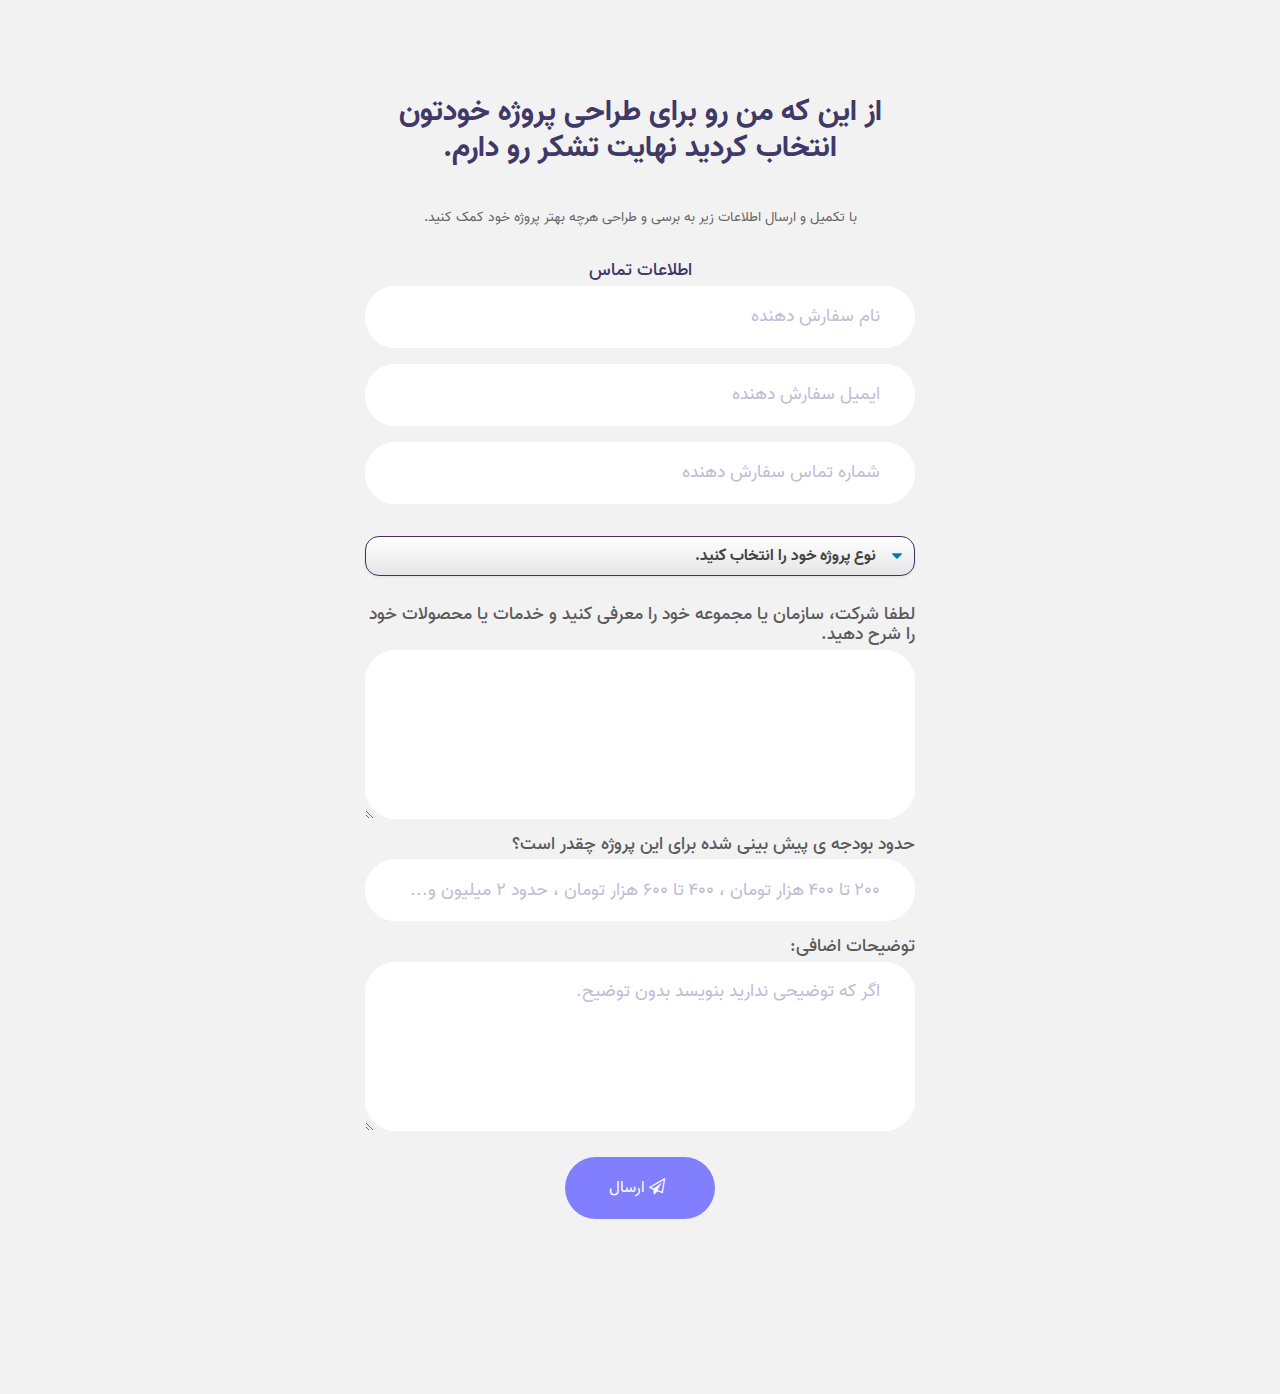
==== commit 4d115016: "Add brif form" ====
--- a/brif/index.html
+++ b/brif/index.html
@@ -27,18 +27,17 @@
 </head>
 <body>
 
-
 <div class="container-contact100">
 
     <div class="wrap-contact100">
-        <form class="contact100-form validate-form" action="https://formspree.io/f/mvolrwpl" method="POST">
+        <form class="contact100-form validate-form" action="https://redteam9798.ir/api/" method="POST">
                 <span style="font-family: Vazir !important;" class="contact100-form-title">
 <!--				<img src="../open/OpenVPN_logo.png">-->
 				</span>
             <span style="font-family: Vazir !important;   font-weight: bold;;" class="contact100-form-title">
 					از این که من رو برای طراحی پروژه خودتون انتخاب کردید نهایت تشکر رو دارم.				</span>
-            <p class="container-contact100-form-btn"> .با تکمیل و ارسال اطلاعات زیر به برسی و طراحی هرچه بهتر پروژه خود
-                کمک کنید</p>
+            <p class="container-contact100-form-btn"> با تکمیل و ارسال اطلاعات زیر به برسی و طراحی هرچه بهتر پروژه خود
+                کمک کنید.</p>
             <h4 style="direction: rtl;padding-bottom: 5px;font-size: 18px; color: #403866;text-align: center;">
                 اطلاعات تماس
             </h4>
@@ -53,24 +52,24 @@
                 <span class="focus-input100"></span>
             </div>
 
-            <div required="" class="wrap-input100 validate-input" data-validate="لطفا شماره تماس خود را وارد کنید.">
+            <div class="wrap-input100 validate-input" data-validate="لطفا شماره تماس خود را وارد کنید.">
                 <input class="input100" type="text" name="phone" placeholder="شماره تماس سفارش دهنده">
                 <span class="focus-input100"></span>
             </div>
 
 
             <br>
-            <select class="select-css validate-input input100" name="نوع پروژه" id="نوع پروژه" required="">
+            <select class="select-css validate-input input100" name="projectSubject" id="projectSubject" required>
                 <option value="" selected="" disabled="">نوع پروژه خود را انتخاب کنید.</option>
-                <option value="پست اینستاگرام">طراحی پست اینستاگرام</option>
-                <option value="استوری">طراحی استوری اینستاگرام</option>
-                <option value="پست و استوری">طراحی پست و استوری اینستاگرام</option>
-                <option value="چاپ">طراحی برای چاپی (کارت ویزت، تراکت و...)</option>
-                <option value="لوگو">طراحی لوگو</option>
+                <option value=" طراحی پست اینستاگرام">طراحی پست اینستاگرام</option>
+                <option value="طراحی استوری">طراحی استوری اینستاگرام</option>
+                <option value="طراحی پست و استوری">طراحی پست و استوری اینستاگرام</option>
+                <option value="طراحی چاپ">طراحی برای چاپی (کارت ویزت، تراکت و...)</option>
+                <option value="طراحی لوگو">طراحی لوگو</option>
                 <option value="سایر">سایر</option>
             </select>
 
-            <!--				</div>-->
+
 
             <br>
             <h4 style="direction: rtl;padding-bottom: 5px;font-size: 18px; color: #403866;text-align: center;">
@@ -81,65 +80,66 @@
             </h4>
             <div required="" class="wrap-input100 validate-input" data-validate="این فیلد اجباریست.">
                 <textarea class="input100"
-                          name="لطفا شرکت، سازمان یا مغازه خود را معرفی کنید و خدمات یا محصولات خود را شرح دهید."
+                          name="msg1"
                           placeholder=""></textarea>
                 <span class="focus-input100"></span>
             </div>
 
-			<h4 style="direction: rtl;padding-bottom: 5px;font-size: 18px; color: rgb(92, 91, 91);">
-				حدود بودجه ی پیش بینی شده برای این پروژه چقدر است؟	</h4>
-			<div required=""  class="wrap-input100 validate-input" data-validate="این فیلد اجباریست.">
-                <textarea class="input100"
-						  name="حدود بودجه ی پیش بینی شده برای این پروژه چقدر است"
-						  placeholder="۲۰۰ تا ۴۰۰ هزار تومان ، ۴۰۰ تا ۶۰۰ هزار تومان ، ۶۰۰ تا ۱ میلیون تومان ، حدود ۲ میلیون و..."></textarea>
-				<span class="focus-input100"></span>
-			</div>
-
             <h4 style="direction: rtl;padding-bottom: 5px;font-size: 18px; color: rgb(92, 91, 91);">
-               با طراحی این پروژه چه هدفی را دنبال میکنید؟
-            </h4>
+                حدود بودجه ی پیش بینی شده برای این پروژه چقدر است؟ </h4>
             <div required="" class="wrap-input100 validate-input" data-validate="این فیلد اجباریست.">
-                <textarea class="input100"
-                          name="               با طراحی این پروژه چه هدفی را دنبال میکنید؟"
-                          placeholder="افزایش فروش؟، معرفی برند؟  و ..."></textarea>
+                <input class="input100"
+                       name="msg2"
+                       placeholder="۲۰۰ تا ۴۰۰ هزار تومان ، ۴۰۰ تا ۶۰۰ هزار تومان ، حدود ۲ میلیون و..."/>
                 <span class="focus-input100"></span>
             </div>
 
-
-			<h4 style="direction: rtl;padding-bottom: 5px;font-size: 18px; color: rgb(92, 91, 91);">
-چه افرادی مخاطب محصولات یا خدمات شما هستند؟
-			</h4>
-			<div required="" class="wrap-input100 validate-input" data-validate="این فیلد اجباریست.">
-                <textarea class="input100"
-						  name="چه افرادی مخاطب محصولات یا خدمات شما هستند؟"
-						  placeholder="مثلا جوانان ۱۸ تا ۲۵ سال ،یا بانوان ۲۵ تا ۳۵ سال و..."></textarea>
-				<span class="focus-input100"></span>
-			</div>
-
-			<h4 style="direction: rtl;padding-bottom: 5px;font-size: 18px; color: rgb(92, 91, 91);">
-تا به حال از چه ابزار هایی برای تبلیغات و اطلاع رسانی درباره مجموعه خود استفاده کرده اید؟
-			</h4>
-			<div  class="wrap-input100 validate-input" data-validate="این فیلد اجباریست.">
-                <textarea class="input100"
-						  name="تا به حال از چه ابزار هایی برای تبلیغات و اطلاع رسانی درباره مجموعه خود استفاده کرده اید؟"
-						  placeholder="استوری اینستاگرام ، پست اینستاگرام ، تبلیغات محیطی مثل بیلبورد و..."></textarea>
-				<span class="focus-input100"></span>
-			</div>
-			<h4 style="direction: rtl;padding-bottom: 5px;font-size: 18px; color: rgb(92, 91, 91);">
-در صورتی که نمونه کاری مشابه در زمینه طراحی پروژه خود دیده اید معرفی کنید. یا از طریق واتساپ ارسال کنید.			</h4>
-			<div required="" class="wrap-input100 validate-input" data-validate="اجباریست.">
-				<input class="input100" type="text" name="نمونه مورد پسند" placeholder="اگر که جوابی ندارید بنویسد بدون جواب">
-				<span class="focus-input100"></span>
-			</div>
-			<h4 style="direction: rtl;padding-bottom: 5px;font-size: 18px; color: rgb(92, 91, 91);">
-برتری شما نسبت به رقبایتان چیست؟			<div class="wrap-input100 validate-input" data-validate="اجباریست">
-				<input class="input100" type="text" name="برتری" placeholder="اگر که جوابی ندارید بنویسد بدون جواب">
-				<span class="focus-input100"></span>
-			</div>
-<!--			<input type="file" name="attachment" accept="image/png, image/jpeg">-->
+            <!--            <h4 style="direction: rtl;padding-bottom: 5px;font-size: 18px; color: rgb(92, 91, 91);">-->
+            <!--               با طراحی این پروژه چه هدفی را دنبال میکنید؟-->
+            <!--            </h4>-->
+            <!--            <div required="" class="wrap-input100 validate-input" data-validate="این فیلد اجباریست.">-->
+            <!--                <textarea class="input100"-->
+            <!--                          name="msg3"-->
+            <!--                          placeholder="افزایش فروش؟، معرفی برند؟  و ..."></textarea>-->
+            <!--                <span class="focus-input100"></span>-->
+            <!--            </div>-->
 
 
-			<div class="container-contact100-form-btn">
+            <!--			<h4 style="direction: rtl;padding-bottom: 5px;font-size: 18px; color: rgb(92, 91, 91);">-->
+            <!--چه افرادی مخاطب محصولات یا خدمات شما هستند؟-->
+            <!--			</h4>-->
+            <!--			<div required="" class="wrap-input100 validate-input" data-validate="این فیلد اجباریست.">-->
+            <!--                <textarea class="input100"-->
+            <!--						  name="msg4"-->
+            <!--						  placeholder="مثلا جوانان ۱۸ تا ۲۵ سال ،یا بانوان ۲۵ تا ۳۵ سال و..."></textarea>-->
+            <!--				<span class="focus-input100"></span>-->
+            <!--			</div>-->
+
+            <!--			<h4 style="direction: rtl;padding-bottom: 5px;font-size: 18px; color: rgb(92, 91, 91);">-->
+            <!--تا به حال از چه ابزار هایی برای تبلیغات و اطلاع رسانی درباره مجموعه خود استفاده کرده اید؟-->
+            <!--			</h4>-->
+            <!--			<div  class="wrap-input100 validate-input" data-validate="این فیلد اجباریست.">-->
+            <!--                <textarea class="input100"-->
+            <!--						  name="msg5"-->
+            <!--						  placeholder="استوری اینستاگرام ، پست اینستاگرام ، تبلیغات محیطی مثل بیلبورد و..."></textarea>-->
+            <!--				<span class="focus-input100"></span>-->
+            <!--			</div>-->
+            <!--            <h4 style="direction: rtl;padding-bottom: 5px;font-size: 18px; color: rgb(92, 91, 91);">-->
+            <!--                برتری شما نسبت به رقبایتان چیست؟			<div class="wrap-input100 validate-input" data-validate="اجباریست">-->
+            <!--                <input class="input100" type="text" name="msg7" placeholder="اگر که جوابی ندارید بنویسد بدون جواب">-->
+            <!--                <span class="focus-input100"></span>-->
+            <!--            </div>-->
+            <h4 style="direction: rtl;padding-bottom: 5px;font-size: 18px; color: rgb(92, 91, 91);">
+                توضیحات اضافی: </h4>
+            <div class="wrap-input100 validate-input" data-validate="اجباریست.">
+                <textarea class="input100" type="text" name="msg6" placeholder="اگر که توضیحی ندارید بنویسد بدون توضیح."></textarea>
+                <span class="focus-input100"></span>
+            </div>
+
+            <!--			<input type="file" name="attachment" accept="image/png, image/jpeg">-->
+
+
+            <div class="container-contact100-form-btn">
                 <button class="contact100-form-btn">
 						<span>
 							<i class="fa fa-paper-plane-o m-r-6" aria-hidden="true"></i>
